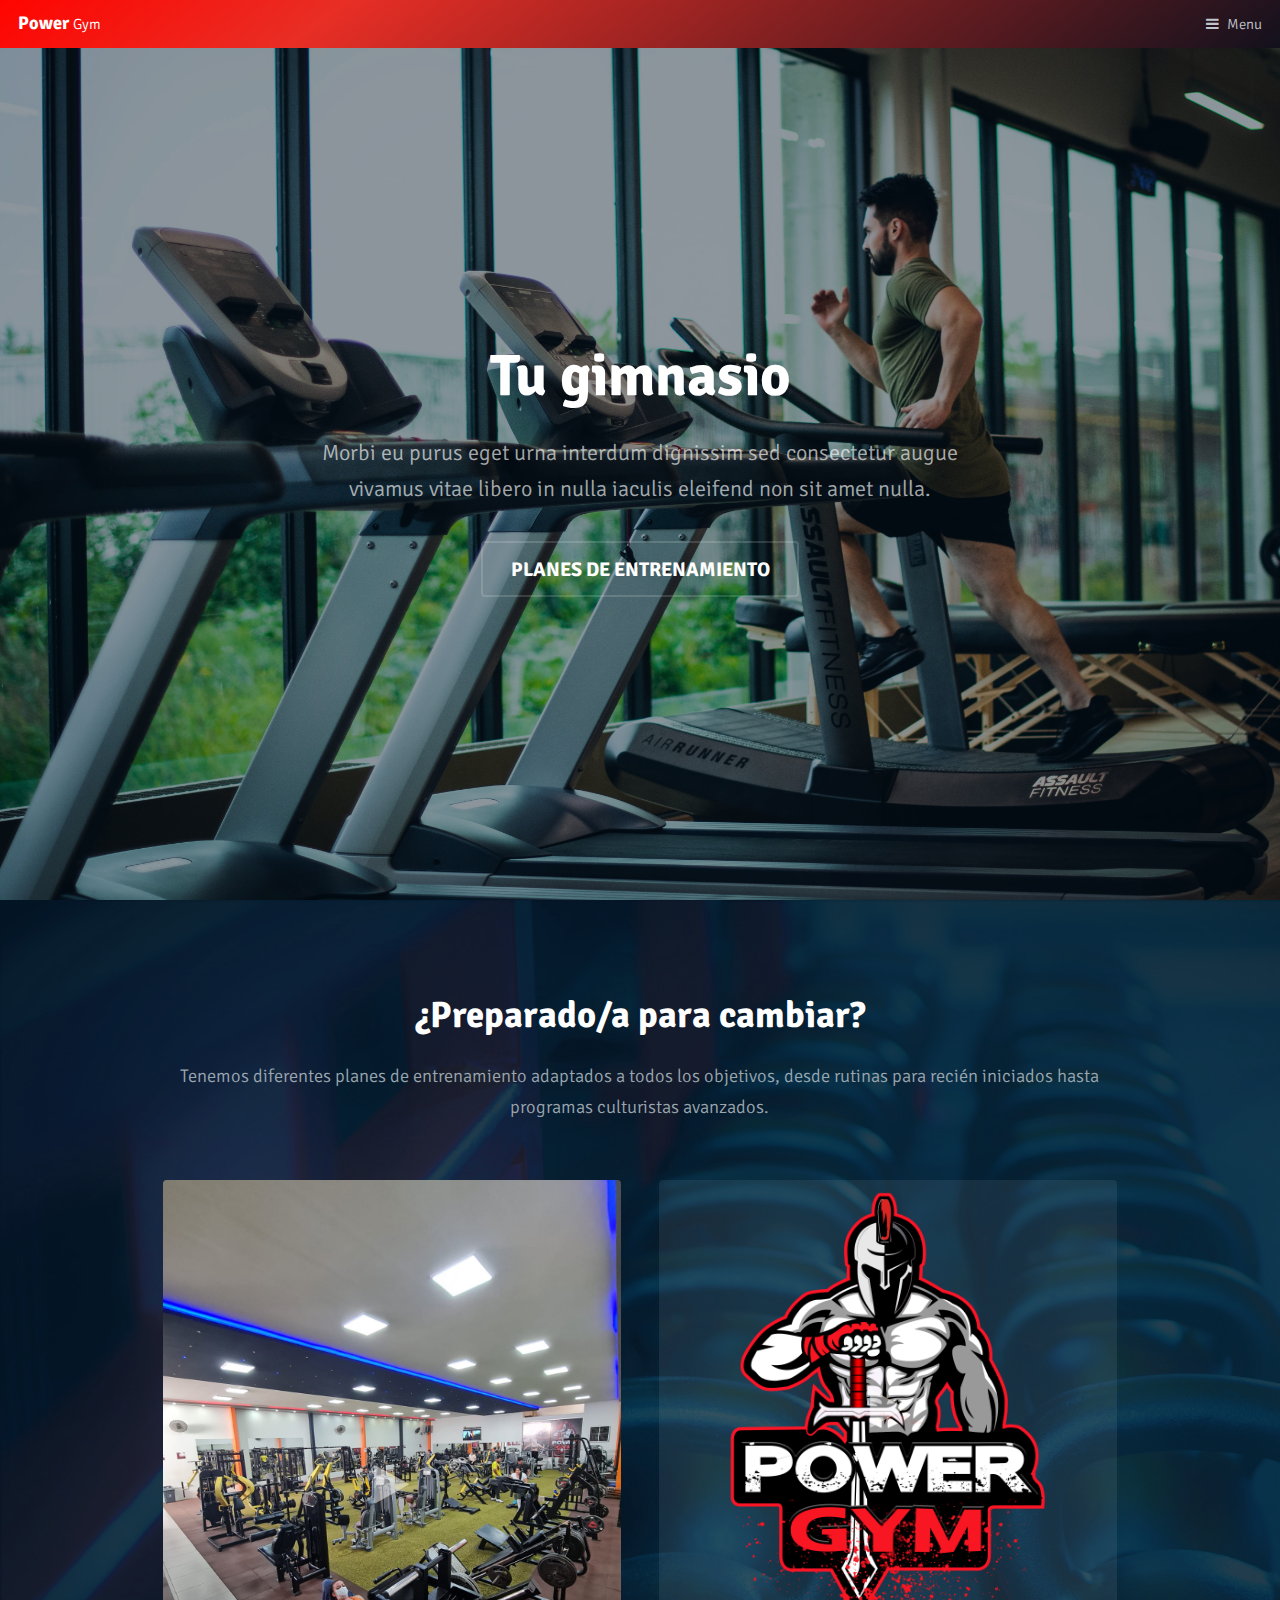
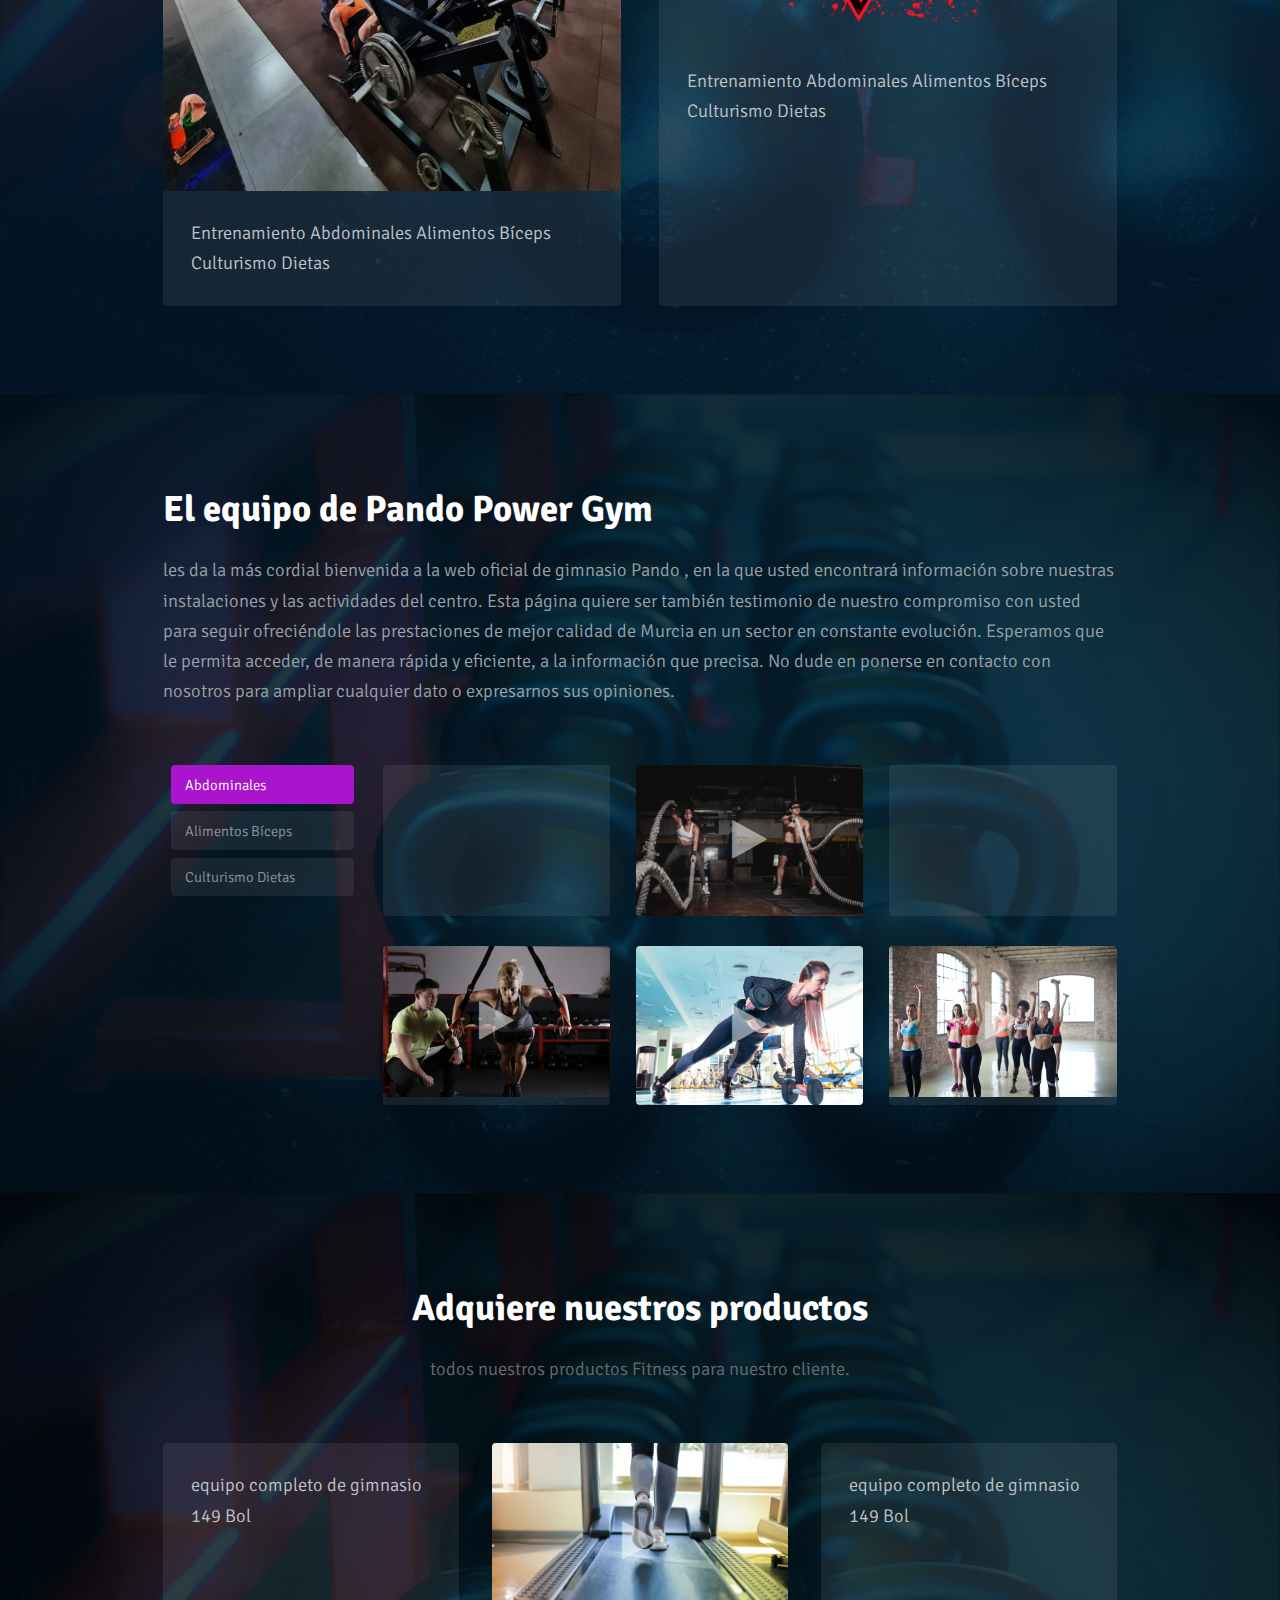
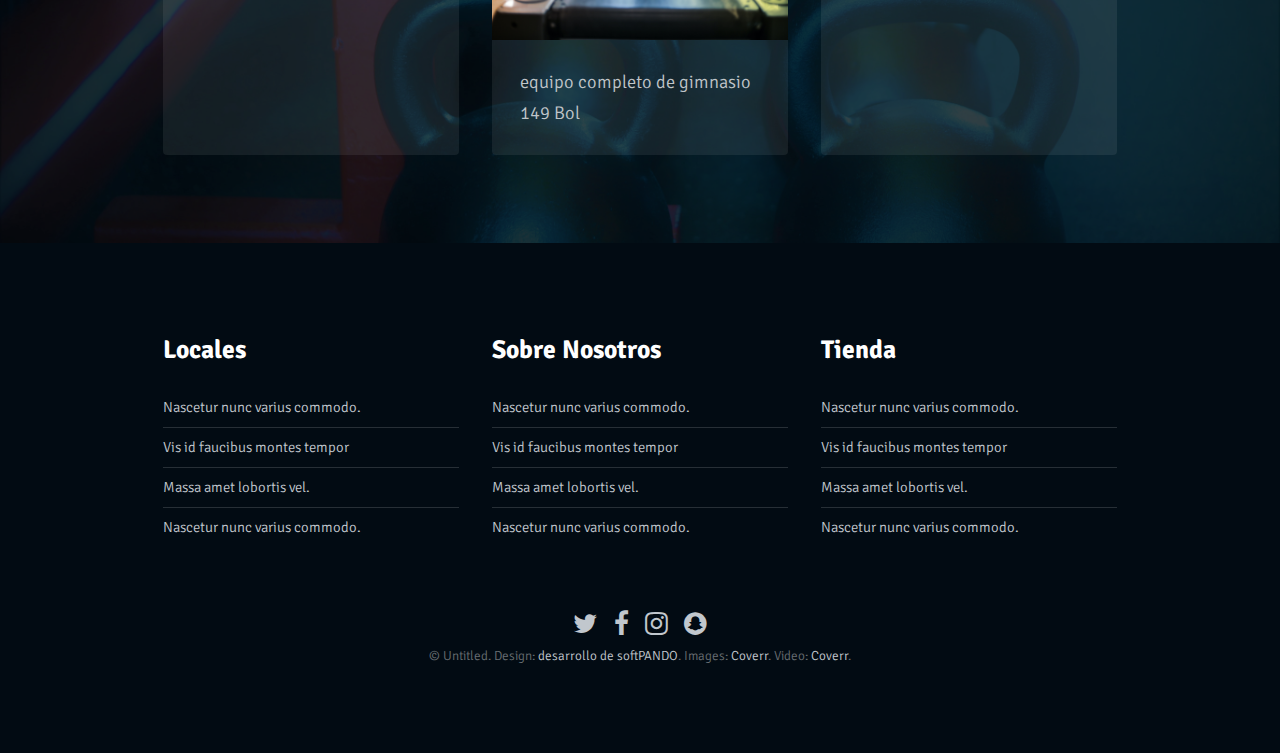
==== index.html @ cb59d9f8 "Add files via upload" ====
<!DOCTYPE HTML>
<!--
	Jimmy Danny Aruni Vargas
	jimmydannyaruni@gmail.com
	uap 2021 sistemas
	septiembre 11/ trabajo para gimnacio
-->
<html>
	<head>
		<title>Power Gym Pando</title>
		<meta charset="utf-8" />
		<meta name="viewport" content="width=device-width, initial-scale=1" />
		<link rel="stylesheet" href="assets/css/main.css" />
	</head>
	<body>

		<!-- Header -->
			<header id="header">
				<h1><a href="#">Power <span>Gym </span></a></h1>
				<a href="#menu">Menu</a>
			</header>

		<!-- Nav -->
			<nav id="menu">
				<ul class="links">
					<!-- <li><a href="index.html">Home</a></li>
					<li><a href="generic.html">Productos</a></li>
					<li><a href="elements.html">Horario</a></li> -->
					<li><a href="#">Inicio</a></li>
					<li><a href="#">Productos</a></li>
					<li><a href="#">Planes de Entrenamiento</a></li>
					<li><a href="#">Horarios</a></li>
					<li><a href="#">Entrenadores</a></li>
					<li><a href="#">Videos</a></li>
					<li><a href="#">Noticias</a></li>

				</ul>
			</nav>

			<!-- Banner -->
			<!--
				a considerarse pode agrupar videos do fitnes o video da youtube
			-->
				<section id="banner" data-video="images/banner">
					<div class="inner">
						<header>
							<h1>Tu gimnasio</h1>
							<p>Morbi eu purus eget urna interdum dignissim sed consectetur augue<br />
							vivamus vitae libero in nulla iaculis eleifend non sit amet nulla.</p>
						</header>
						<a href="#main" class="button big alt scrolly">PLANES DE ENTRENAMIENTO</a>
					</div>

				</section>

		<!-- Main -->
			<div id="main">

			<!-- One -->
				<section class="wrapper style1">
					<div class="inner">
						<header class="align-center">
							<h2>¿Preparado/a para cambiar?</h2>
							<p>Tenemos diferentes planes de entrenamiento adaptados a todos los objetivos, desde rutinas para recién iniciados hasta programas culturistas avanzados.</p>
						</header>
						<!-- 2 Column Video Section -->
							<div class="flex flex-2">
								<div class="video col">
									<div class="image fit">
										<img src="images/IMG-20220106-WA0050.jpg" alt="" />
										<div class="arrow">
											<div class="icon fa-play"></div>
										</div>
									</div>
									<p class="caption">
										Entrenamiento Abdominales Alimentos Bíceps Culturismo Dietas
									</p>
									<a href="#" class="link"><span>Click Me</span></a>
								</div>
								<div class="video col">
									<div class="image fit">
										<img src="images/LOGO-POWER-GYM---1.png" alt="" />
										<div class="arrow">
											<div class="icon fa-play"></div>
										</div>
									</div>
									<p class="caption">
										Entrenamiento Abdominales Alimentos Bíceps Culturismo Dietas
									</p>
									<a href="#" class="link"><span>Click aqui</span></a>
								</div>
							</div>
					</div>
				</section>

			<!-- Two -->
				<section class="wrapper style2">
					<div class="inner">
						<header>
							<h2>El equipo de Pando Power Gym</h2>
							<p>les da la más cordial bienvenida a la web oficial de gimnasio Pando , en la que usted encontrará información sobre nuestras instalaciones y las actividades del centro.

								Esta página quiere ser también testimonio de nuestro compromiso con usted para seguir ofreciéndole las prestaciones de mejor calidad de Murcia en un sector en constante evolución.
								
								Esperamos que le permita acceder, de manera rápida y eficiente, a la información que precisa. No dude en ponerse en contacto con nosotros para ampliar cualquier dato o expresarnos sus opiniones.</p>
						</header>
						<!-- Tabbed Video Section -->
							<div class="flex flex-tabs">
								<ul class="tab-list">
									<li><a href="#" data-tab="tab-1" class="active">Abdominales </a></li>
									<li><a href="#" data-tab="tab-2">Alimentos Bíceps </a></li>
									<li><a href="#" data-tab="tab-3">Culturismo Dietas</a></li>
								</ul>
								<div class="tabs">

									<!-- Tab 1 -->
										<div class="tab tab-1 flex flex-3 active">
											<!-- Video Thumbnail -->
												<div class="video col">
													<div class="image fit">
														<img src="images/pic01.jpg" alt="" />
														<div class="arrow">
															<div class="icon fa-play"></div>
														</div>
													</div>
													<a href="#" class="link"><span>Click aqui</span></a>
												</div>
											<!-- Video Thumbnail -->
												<div class="video col">
													<div class="image fit">
														<img src="images/pic02.jpg" alt="" />
														<div class="arrow">
															<div class="icon fa-play"></div>
														</div>
													</div>
													<a href="#" class="link"><span>Click aqui</span></a>
												</div>
											<!-- Video Thumbnail -->
												<div class="video col">
													<div class="image fit">
														<img src="images/pic03.jpg" alt="" />
														<div class="arrow">
															<div class="icon fa-play"></div>
														</div>
													</div>
													<a href="" class="link"><span>Click Me</span></a>
												</div>
											<!-- Video Thumbnail -->
												<div class="video col">
													<div class="image fit">
														<img src="images/pic04.jpg" alt="" />
														<div class="arrow">
															<div class="icon fa-play"></div>
														</div>
													</div>
													<a href="" class="link"><span>Click Me</span></a>
												</div>
											<!-- Video Thumbnail -->
												<div class="video col">
													<div class="image fit">
														<img src="images/pic05.jpg" alt="" />
														<div class="arrow">
															<div class="icon fa-play"></div>
														</div>
													</div>
													<a href="#" class="link"><span>Click Me</span></a>
												</div>
											<!-- Video Thumbnail -->
												<div class="video col">
													<div class="image fit">
														<img src="images/pic06.jpg" alt="" />
														<div class="arrow">
															<div class="icon fa-play"></div>
														</div>
													</div>
													<a href="" class="link"><span>Click Me</span></a>
												</div>
										</div>

									<!-- Tab 2 -->
										<div class="tab tab-2 flex flex-3">
											<!-- Video Thumbnail -->
												<div class="video col">
													<div class="image fit">
														<img src="images/pic06.jpg" alt="" />
														<div class="arrow">
															<div class="icon fa-play"></div>
														</div>
													</div>
													<a href="#" class="link"><span>Click Me</span></a>
												</div>
											<!-- Video Thumbnail -->
												<div class="video col">
													<div class="image fit">
														<img src="images/pic05.jpg" alt="" />
														<div class="arrow">
															<div class="icon fa-play"></div>
														</div>
													</div>
													<a href="#" class="link"><span>Click Me</span></a>
												</div>
											<!-- Video Thumbnail -->
												<div class="video col">
													<div class="image fit">
														<img src="images/pic04.jpg" alt="" />
														<div class="arrow">
															<div class="icon fa-play"></div>
														</div>
													</div>
													<a href="#" class="link"><span>Click Me</span></a>
												</div>
											<!-- Video Thumbnail -->
												<div class="video col">
													<div class="image fit">
														<img src="images/pic03.jpg" alt="" />
														<div class="arrow">
															<div class="icon fa-play"></div>
														</div>
													</div>
													<a href="#" class="link"><span>Click Me</span></a>
												</div>
											<!-- Video Thumbnail -->
												<div class="video col">
													<div class="image fit">
														<img src="images/pic02.jpg" alt="" />
														<div class="arrow">
															<div class="icon fa-play"></div>
														</div>
													</div>
													<a href="#" class="link"><span>Click Me</span></a>
												</div>
											<!-- Video Thumbnail -->
												<div class="video col">
													<div class="image fit">
														<img src="images/pic01.jpg" alt="" />
														<div class="arrow">
															<div class="icon fa-play"></div>
														</div>
													</div>
													<a href="#" class="link"><span>Click Me</span></a>
												</div>
										</div>

									<!-- Tab 3 -->
										<div class="tab tab-3 flex flex-3">
											<!-- Video Thumbnail -->
												<div class="video col">
													<div class="image fit">
														<img src="images/pic03.jpg" alt="" />
														<div class="arrow">
															<div class="icon fa-play"></div>
														</div>
													</div>
													<a href="#" class="link"><span>Click Me</span></a>
												</div>
											<!-- Video Thumbnail -->
												<div class="video col">
													<div class="image fit">
														<img src="images/pic02.jpg" alt="" />
														<div class="arrow">
															<div class="icon fa-play"></div>
														</div>
													</div>
													<a href="#" class="link"><span>Click Me</span></a>
												</div>
											<!-- Video Thumbnail -->
												<div class="video col">
													<div class="image fit">
														<img src="images/pic01.jpg" alt="" />
														<div class="arrow">
															<div class="icon fa-play"></div>
														</div>
													</div>
													<a href="#" class="link"><span>Click Me</span></a>
												</div>
											<!-- Video Thumbnail -->
												<div class="video col">
													<div class="image fit">
														<img src="images/pic06.jpg" alt="" />
														<div class="arrow">
															<div class="icon fa-play"></div>
														</div>
													</div>
													<a href="#" class="link"><span>Click Me</span></a>
												</div>
											<!-- Video Thumbnail -->
												<div class="video col">
													<div class="image fit">
														<img src="images/pic05.jpg" alt="" />
														<div class="arrow">
															<div class="icon fa-play"></div>
														</div>
													</div>
													<a href="#" class="link"><span>Click Me</span></a>
												</div>
											<!-- Video Thumbnail -->
												<div class="video col">
													<div class="image fit">
														<img src="images/pic04.jpg" alt="" />
														<div class="arrow">
															<div class="icon fa-play"></div>
														</div>
													</div>
													<a href="#" class="link"><span>Click Me</span></a>
												</div>
										</div>

								</div>
							</div>
					</div>
				</section>

			<!-- Three -->
				<section class="wrapper ">
					<div class="inner">
						<header class="align-center">
							<h2>Adquiere nuestros productos</h2>
							<p>todos nuestros productos Fitness para nuestro cliente.</p>
						</header>

						<!-- 3 Column Video Section -->
							<div class="flex flex-3">
								<div class="video col">
									<div class="image fit">
										<img src="images/pic09.jpg" alt="" />
										<div class="arrow">
											<div class="icon fa-play"></div>
										</div>
									</div>
									<p class="caption">
										equipo completo de gimnasio <br>
										149 Bol
									</p>
									<a href="#" class="link"><span>Click Me</span></a>
								</div>
								<div class="video col">
									<div class="image fit">
										<img src="images/pic10.jpg" alt="" />
										<div class="arrow">
											<div class="icon fa-play"></div>
										</div>
									</div>
									<p class="caption">
										equipo completo de gimnasio <br>
										149 Bol
									</p>
									<a href="#" class="link"><span>Click Me</span></a>
								</div>
								<div class="video col">
									<div class="image fit">
										<img src="images/pic11.jpg" alt="" />
										<div class="arrow">
											<div class="icon fa-play"></div>
										</div>
									</div>
									<p class="caption">
										equipo completo de gimnasio <br>
										149 Bol
									</p>
									<a href="#" class="link"><span>Click Me</span></a>
								</div>
							</div>
					</div>
				</section>

			</div>

		<!-- Footer -->
			<footer id="footer">
				<div class="inner">
					<div class="flex flex-3">
						<div class="col">
							<h3>Locales</h3>
							<ul class="alt">
								<li><a href="#">Nascetur nunc varius commodo.</a></li>
								<li><a href="#">Vis id faucibus montes tempor</a></li>
								<li><a href="#">Massa amet lobortis vel.</a></li>
								<li><a href="#">Nascetur nunc varius commodo.</a></li>
							</ul>
						</div>
						<div class="col">
							<h3>Sobre Nosotros</h3>
							<ul class="alt">
								<li><a href="#">Nascetur nunc varius commodo.</a></li>
								<li><a href="#">Vis id faucibus montes tempor</a></li>
								<li><a href="#">Massa amet lobortis vel.</a></li>
								<li><a href="#">Nascetur nunc varius commodo.</a></li>
							</ul>
						</div>
						<div class="col">
							<h3>Tienda</h3>
							<ul class="alt">
								<li><a href="#">Nascetur nunc varius commodo.</a></li>
								<li><a href="#">Vis id faucibus montes tempor</a></li>
								<li><a href="#">Massa amet lobortis vel.</a></li>
								<li><a href="#">Nascetur nunc varius commodo.</a></li>
							</ul>
						</div>
					</div>
				</div>
				<div class="copyright">
					<ul class="icons">
						<li><a href="#" class="icon fa-twitter"><span class="label">Twitter</span></a></li>
						<li><a href="#" class="icon fa-facebook"><span class="label">Facebook</span></a></li>
						<li><a href="#" class="icon fa-instagram"><span class="label">Instagram</span></a></li>
						<li><a href="#" class="icon fa-snapchat"><span class="label">Snapchat</span></a></li>
					</ul>
					&copy; Untitled. Design: <a href="https://templated.co">desarrollo de softPANDO</a>. Images: <a href="#">Coverr</a>. Video: <a href="#">Coverr</a>.
				</div>
			</footer>

		<!-- Scripts -->
			<script src="assets/js/jquery.min.js"></script>
			<script src="assets/js/jquery.scrolly.min.js"></script>
			<script src="assets/js/skel.min.js"></script>
			<script src="assets/js/util.js"></script>
			<script src="assets/js/main.js"></script>

	</body>
</html>
---- assets/css/main.css ----
@charset "UTF-8";
@import url(font-awesome.min.css);
@import url("https://fonts.googleapis.com/css?family=Signika:300,700");

/*
	Broadcast by TEMPLATED
	templated.co @templatedco
	Released for free under the Creative Commons Attribution 3.0 license (templated.co/license)
*/

/* Reset */

	html, body, div, span, applet, object, iframe, h1, h2, h3, h4, h5, h6, p, blockquote, pre, a, abbr, acronym, address, big, cite, code, del, dfn, em, img, ins, kbd, q, s, samp, small, strike, strong, sub, sup, tt, var, b, u, i, center, dl, dt, dd, ol, ul, li, fieldset, form, label, legend, table, caption, tbody, tfoot, thead, tr, th, td, article, aside, canvas, details, embed, figure, figcaption, footer, header, hgroup, menu, nav, output, ruby, section, summary, time, mark, audio, video {
		margin: 0;
		padding: 0;
		border: 0;
		font-size: 100%;
		font: inherit;
		vertical-align: baseline;
	}

	article, aside, details, figcaption, figure, footer, header, hgroup, menu, nav, section {
		display: block;
	}

	body {
		line-height: 1;
	}

	ol, ul {
		list-style: none;
	}

	blockquote, q {
		quotes: none;
	}

	blockquote:before, blockquote:after, q:before, q:after {
		content: '';
		content: none;
	}

	table {
		border-collapse: collapse;
		border-spacing: 0;
	}

	body {
		-webkit-text-size-adjust: none;
	}

/* Box Model */

	*, *:before, *:after {
		-moz-box-sizing: border-box;
		-webkit-box-sizing: border-box;
		box-sizing: border-box;
	}

/* Containers */

	.container {
		margin-left: auto;
		margin-right: auto;
	}

	.container.\31 25\25 {
		width: 100%;
		max-width: 100em;
		min-width: 80em;
	}

	.container.\37 5\25 {
		width: 60em;
	}

	.container.\35 0\25 {
		width: 40em;
	}

	.container.\32 5\25 {
		width: 20em;
	}

	.container {
		width: 80em;
	}

	@media screen and (max-width: 1680px) {

		.container.\31 25\25 {
			width: 100%;
			max-width: 100em;
			min-width: 80em;
		}

		.container.\37 5\25 {
			width: 60em;
		}

		.container.\35 0\25 {
			width: 40em;
		}

		.container.\32 5\25 {
			width: 20em;
		}

		.container {
			width: 80em;
		}

	}

	@media screen and (max-width: 1280px) {

		.container.\31 25\25 {
			width: 100%;
			max-width: 81.25em;
			min-width: 65em;
		}

		.container.\37 5\25 {
			width: 48.75em;
		}

		.container.\35 0\25 {
			width: 32.5em;
		}

		.container.\32 5\25 {
			width: 16.25em;
		}

		.container {
			width: 65em;
		}

	}

	@media screen and (max-width: 980px) {

		.container.\31 25\25 {
			width: 100%;
			max-width: 112.5%;
			min-width: 90%;
		}

		.container.\37 5\25 {
			width: 67.5%;
		}

		.container.\35 0\25 {
			width: 45%;
		}

		.container.\32 5\25 {
			width: 22.5%;
		}

		.container {
			width: 90%;
		}

	}

	@media screen and (max-width: 736px) {

		.container.\31 25\25 {
			width: 100%;
			max-width: 112.5%;
			min-width: 90%;
		}

		.container.\37 5\25 {
			width: 67.5%;
		}

		.container.\35 0\25 {
			width: 45%;
		}

		.container.\32 5\25 {
			width: 22.5%;
		}

		.container {
			width: 90% !important;
		}

	}

	@media screen and (max-width: 480px) {

		.container.\31 25\25 {
			width: 100%;
			max-width: 112.5%;
			min-width: 90%;
		}

		.container.\37 5\25 {
			width: 67.5%;
		}

		.container.\35 0\25 {
			width: 45%;
		}

		.container.\32 5\25 {
			width: 22.5%;
		}

		.container {
			width: 90% !important;
		}

	}

/* Grid */

	.row {
		border-bottom: solid 1px transparent;
		-moz-box-sizing: border-box;
		-webkit-box-sizing: border-box;
		box-sizing: border-box;
	}

	.row > * {
		float: left;
		-moz-box-sizing: border-box;
		-webkit-box-sizing: border-box;
		box-sizing: border-box;
	}

	.row:after, .row:before {
		content: '';
		display: block;
		clear: both;
		height: 0;
	}

	.row.uniform > * > :first-child {
		margin-top: 0;
	}

	.row.uniform > * > :last-child {
		margin-bottom: 0;
	}

	.row.\30 \25 > * {
		padding: 0 0 0 0em;
	}

	.row.\30 \25 {
		margin: 0 0 -1px 0em;
	}

	.row.uniform.\30 \25 > * {
		padding: 0em 0 0 0em;
	}

	.row.uniform.\30 \25 {
		margin: 0em 0 -1px 0em;
	}

	.row > * {
		padding: 0 0 0 2em;
	}

	.row {
		margin: 0 0 -1px -2em;
	}

	.row.uniform > * {
		padding: 2em 0 0 2em;
	}

	.row.uniform {
		margin: -2em 0 -1px -2em;
	}

	.row.\32 00\25 > * {
		padding: 0 0 0 4em;
	}

	.row.\32 00\25 {
		margin: 0 0 -1px -4em;
	}

	.row.uniform.\32 00\25 > * {
		padding: 4em 0 0 4em;
	}

	.row.uniform.\32 00\25 {
		margin: -4em 0 -1px -4em;
	}

	.row.\31 50\25 > * {
		padding: 0 0 0 3em;
	}

	.row.\31 50\25 {
		margin: 0 0 -1px -3em;
	}

	.row.uniform.\31 50\25 > * {
		padding: 3em 0 0 3em;
	}

	.row.uniform.\31 50\25 {
		margin: -3em 0 -1px -3em;
	}

	.row.\35 0\25 > * {
		padding: 0 0 0 1em;
	}

	.row.\35 0\25 {
		margin: 0 0 -1px -1em;
	}

	.row.uniform.\35 0\25 > * {
		padding: 1em 0 0 1em;
	}

	.row.uniform.\35 0\25 {
		margin: -1em 0 -1px -1em;
	}

	.row.\32 5\25 > * {
		padding: 0 0 0 0.5em;
	}

	.row.\32 5\25 {
		margin: 0 0 -1px -0.5em;
	}

	.row.uniform.\32 5\25 > * {
		padding: 0.5em 0 0 0.5em;
	}

	.row.uniform.\32 5\25 {
		margin: -0.5em 0 -1px -0.5em;
	}

	.\31 2u, .\31 2u\24 {
		width: 100%;
		clear: none;
		margin-left: 0;
	}

	.\31 1u, .\31 1u\24 {
		width: 91.6666666667%;
		clear: none;
		margin-left: 0;
	}

	.\31 0u, .\31 0u\24 {
		width: 83.3333333333%;
		clear: none;
		margin-left: 0;
	}

	.\39 u, .\39 u\24 {
		width: 75%;
		clear: none;
		margin-left: 0;
	}

	.\38 u, .\38 u\24 {
		width: 66.6666666667%;
		clear: none;
		margin-left: 0;
	}

	.\37 u, .\37 u\24 {
		width: 58.3333333333%;
		clear: none;
		margin-left: 0;
	}

	.\36 u, .\36 u\24 {
		width: 50%;
		clear: none;
		margin-left: 0;
	}

	.\35 u, .\35 u\24 {
		width: 41.6666666667%;
		clear: none;
		margin-left: 0;
	}

	.\34 u, .\34 u\24 {
		width: 33.3333333333%;
		clear: none;
		margin-left: 0;
	}

	.\33 u, .\33 u\24 {
		width: 25%;
		clear: none;
		margin-left: 0;
	}

	.\32 u, .\32 u\24 {
		width: 16.6666666667%;
		clear: none;
		margin-left: 0;
	}

	.\31 u, .\31 u\24 {
		width: 8.3333333333%;
		clear: none;
		margin-left: 0;
	}

	.\31 2u\24 + *,
	.\31 1u\24 + *,
	.\31 0u\24 + *,
	.\39 u\24 + *,
	.\38 u\24 + *,
	.\37 u\24 + *,
	.\36 u\24 + *,
	.\35 u\24 + *,
	.\34 u\24 + *,
	.\33 u\24 + *,
	.\32 u\24 + *,
	.\31 u\24 + * {
		clear: left;
	}

	.\-11u {
		margin-left: 91.66667%;
	}

	.\-10u {
		margin-left: 83.33333%;
	}

	.\-9u {
		margin-left: 75%;
	}

	.\-8u {
		margin-left: 66.66667%;
	}

	.\-7u {
		margin-left: 58.33333%;
	}

	.\-6u {
		margin-left: 50%;
	}

	.\-5u {
		margin-left: 41.66667%;
	}

	.\-4u {
		margin-left: 33.33333%;
	}

	.\-3u {
		margin-left: 25%;
	}

	.\-2u {
		margin-left: 16.66667%;
	}

	.\-1u {
		margin-left: 8.33333%;
	}

	@media screen and (max-width: 1680px) {

		.row > * {
			padding: 0 0 0 2em;
		}

		.row {
			margin: 0 0 -1px -2em;
		}

		.row.uniform > * {
			padding: 2em 0 0 2em;
		}

		.row.uniform {
			margin: -2em 0 -1px -2em;
		}

		.row.\32 00\25 > * {
			padding: 0 0 0 4em;
		}

		.row.\32 00\25 {
			margin: 0 0 -1px -4em;
		}

		.row.uniform.\32 00\25 > * {
			padding: 4em 0 0 4em;
		}

		.row.uniform.\32 00\25 {
			margin: -4em 0 -1px -4em;
		}

		.row.\31 50\25 > * {
			padding: 0 0 0 3em;
		}

		.row.\31 50\25 {
			margin: 0 0 -1px -3em;
		}

		.row.uniform.\31 50\25 > * {
			padding: 3em 0 0 3em;
		}

		.row.uniform.\31 50\25 {
			margin: -3em 0 -1px -3em;
		}

		.row.\35 0\25 > * {
			padding: 0 0 0 1em;
		}

		.row.\35 0\25 {
			margin: 0 0 -1px -1em;
		}

		.row.uniform.\35 0\25 > * {
			padding: 1em 0 0 1em;
		}

		.row.uniform.\35 0\25 {
			margin: -1em 0 -1px -1em;
		}

		.row.\32 5\25 > * {
			padding: 0 0 0 0.5em;
		}

		.row.\32 5\25 {
			margin: 0 0 -1px -0.5em;
		}

		.row.uniform.\32 5\25 > * {
			padding: 0.5em 0 0 0.5em;
		}

		.row.uniform.\32 5\25 {
			margin: -0.5em 0 -1px -0.5em;
		}

		.\31 2u\28xlarge\29, .\31 2u\24\28xlarge\29 {
			width: 100%;
			clear: none;
			margin-left: 0;
		}

		.\31 1u\28xlarge\29, .\31 1u\24\28xlarge\29 {
			width: 91.6666666667%;
			clear: none;
			margin-left: 0;
		}

		.\31 0u\28xlarge\29, .\31 0u\24\28xlarge\29 {
			width: 83.3333333333%;
			clear: none;
			margin-left: 0;
		}

		.\39 u\28xlarge\29, .\39 u\24\28xlarge\29 {
			width: 75%;
			clear: none;
			margin-left: 0;
		}

		.\38 u\28xlarge\29, .\38 u\24\28xlarge\29 {
			width: 66.6666666667%;
			clear: none;
			margin-left: 0;
		}

		.\37 u\28xlarge\29, .\37 u\24\28xlarge\29 {
			width: 58.3333333333%;
			clear: none;
			margin-left: 0;
		}

		.\36 u\28xlarge\29, .\36 u\24\28xlarge\29 {
			width: 50%;
			clear: none;
			margin-left: 0;
		}

		.\35 u\28xlarge\29, .\35 u\24\28xlarge\29 {
			width: 41.6666666667%;
			clear: none;
			margin-left: 0;
		}

		.\34 u\28xlarge\29, .\34 u\24\28xlarge\29 {
			width: 33.3333333333%;
			clear: none;
			margin-left: 0;
		}

		.\33 u\28xlarge\29, .\33 u\24\28xlarge\29 {
			width: 25%;
			clear: none;
			margin-left: 0;
		}

		.\32 u\28xlarge\29, .\32 u\24\28xlarge\29 {
			width: 16.6666666667%;
			clear: none;
			margin-left: 0;
		}

		.\31 u\28xlarge\29, .\31 u\24\28xlarge\29 {
			width: 8.3333333333%;
			clear: none;
			margin-left: 0;
		}

		.\31 2u\24\28xlarge\29 + *,
		.\31 1u\24\28xlarge\29 + *,
		.\31 0u\24\28xlarge\29 + *,
		.\39 u\24\28xlarge\29 + *,
		.\38 u\24\28xlarge\29 + *,
		.\37 u\24\28xlarge\29 + *,
		.\36 u\24\28xlarge\29 + *,
		.\35 u\24\28xlarge\29 + *,
		.\34 u\24\28xlarge\29 + *,
		.\33 u\24\28xlarge\29 + *,
		.\32 u\24\28xlarge\29 + *,
		.\31 u\24\28xlarge\29 + * {
			clear: left;
		}

		.\-11u\28xlarge\29 {
			margin-left: 91.66667%;
		}

		.\-10u\28xlarge\29 {
			margin-left: 83.33333%;
		}

		.\-9u\28xlarge\29 {
			margin-left: 75%;
		}

		.\-8u\28xlarge\29 {
			margin-left: 66.66667%;
		}

		.\-7u\28xlarge\29 {
			margin-left: 58.33333%;
		}

		.\-6u\28xlarge\29 {
			margin-left: 50%;
		}

		.\-5u\28xlarge\29 {
			margin-left: 41.66667%;
		}

		.\-4u\28xlarge\29 {
			margin-left: 33.33333%;
		}

		.\-3u\28xlarge\29 {
			margin-left: 25%;
		}

		.\-2u\28xlarge\29 {
			margin-left: 16.66667%;
		}

		.\-1u\28xlarge\29 {
			margin-left: 8.33333%;
		}

	}

	@media screen and (max-width: 1280px) {

		.row > * {
			padding: 0 0 0 1.5em;
		}

		.row {
			margin: 0 0 -1px -1.5em;
		}

		.row.uniform > * {
			padding: 1.5em 0 0 1.5em;
		}

		.row.uniform {
			margin: -1.5em 0 -1px -1.5em;
		}

		.row.\32 00\25 > * {
			padding: 0 0 0 3em;
		}

		.row.\32 00\25 {
			margin: 0 0 -1px -3em;
		}

		.row.uniform.\32 00\25 > * {
			padding: 3em 0 0 3em;
		}

		.row.uniform.\32 00\25 {
			margin: -3em 0 -1px -3em;
		}

		.row.\31 50\25 > * {
			padding: 0 0 0 2.25em;
		}

		.row.\31 50\25 {
			margin: 0 0 -1px -2.25em;
		}

		.row.uniform.\31 50\25 > * {
			padding: 2.25em 0 0 2.25em;
		}

		.row.uniform.\31 50\25 {
			margin: -2.25em 0 -1px -2.25em;
		}

		.row.\35 0\25 > * {
			padding: 0 0 0 0.75em;
		}

		.row.\35 0\25 {
			margin: 0 0 -1px -0.75em;
		}

		.row.uniform.\35 0\25 > * {
			padding: 0.75em 0 0 0.75em;
		}

		.row.uniform.\35 0\25 {
			margin: -0.75em 0 -1px -0.75em;
		}

		.row.\32 5\25 > * {
			padding: 0 0 0 0.375em;
		}

		.row.\32 5\25 {
			margin: 0 0 -1px -0.375em;
		}

		.row.uniform.\32 5\25 > * {
			padding: 0.375em 0 0 0.375em;
		}

		.row.uniform.\32 5\25 {
			margin: -0.375em 0 -1px -0.375em;
		}

		.\31 2u\28large\29, .\31 2u\24\28large\29 {
			width: 100%;
			clear: none;
			margin-left: 0;
		}

		.\31 1u\28large\29, .\31 1u\24\28large\29 {
			width: 91.6666666667%;
			clear: none;
			margin-left: 0;
		}

		.\31 0u\28large\29, .\31 0u\24\28large\29 {
			width: 83.3333333333%;
			clear: none;
			margin-left: 0;
		}

		.\39 u\28large\29, .\39 u\24\28large\29 {
			width: 75%;
			clear: none;
			margin-left: 0;
		}

		.\38 u\28large\29, .\38 u\24\28large\29 {
			width: 66.6666666667%;
			clear: none;
			margin-left: 0;
		}

		.\37 u\28large\29, .\37 u\24\28large\29 {
			width: 58.3333333333%;
			clear: none;
			margin-left: 0;
		}

		.\36 u\28large\29, .\36 u\24\28large\29 {
			width: 50%;
			clear: none;
			margin-left: 0;
		}

		.\35 u\28large\29, .\35 u\24\28large\29 {
			width: 41.6666666667%;
			clear: none;
			margin-left: 0;
		}

		.\34 u\28large\29, .\34 u\24\28large\29 {
			width: 33.3333333333%;
			clear: none;
			margin-left: 0;
		}

		.\33 u\28large\29, .\33 u\24\28large\29 {
			width: 25%;
			clear: none;
			margin-left: 0;
		}

		.\32 u\28large\29, .\32 u\24\28large\29 {
			width: 16.6666666667%;
			clear: none;
			margin-left: 0;
		}

		.\31 u\28large\29, .\31 u\24\28large\29 {
			width: 8.3333333333%;
			clear: none;
			margin-left: 0;
		}

		.\31 2u\24\28large\29 + *,
		.\31 1u\24\28large\29 + *,
		.\31 0u\24\28large\29 + *,
		.\39 u\24\28large\29 + *,
		.\38 u\24\28large\29 + *,
		.\37 u\24\28large\29 + *,
		.\36 u\24\28large\29 + *,
		.\35 u\24\28large\29 + *,
		.\34 u\24\28large\29 + *,
		.\33 u\24\28large\29 + *,
		.\32 u\24\28large\29 + *,
		.\31 u\24\28large\29 + * {
			clear: left;
		}

		.\-11u\28large\29 {
			margin-left: 91.66667%;
		}

		.\-10u\28large\29 {
			margin-left: 83.33333%;
		}

		.\-9u\28large\29 {
			margin-left: 75%;
		}

		.\-8u\28large\29 {
			margin-left: 66.66667%;
		}

		.\-7u\28large\29 {
			margin-left: 58.33333%;
		}

		.\-6u\28large\29 {
			margin-left: 50%;
		}

		.\-5u\28large\29 {
			margin-left: 41.66667%;
		}

		.\-4u\28large\29 {
			margin-left: 33.33333%;
		}

		.\-3u\28large\29 {
			margin-left: 25%;
		}

		.\-2u\28large\29 {
			margin-left: 16.66667%;
		}

		.\-1u\28large\29 {
			margin-left: 8.33333%;
		}

	}

	@media screen and (max-width: 980px) {

		.row > * {
			padding: 0 0 0 1.5em;
		}

		.row {
			margin: 0 0 -1px -1.5em;
		}

		.row.uniform > * {
			padding: 1.5em 0 0 1.5em;
		}

		.row.uniform {
			margin: -1.5em 0 -1px -1.5em;
		}

		.row.\32 00\25 > * {
			padding: 0 0 0 3em;
		}

		.row.\32 00\25 {
			margin: 0 0 -1px -3em;
		}

		.row.uniform.\32 00\25 > * {
			padding: 3em 0 0 3em;
		}

		.row.uniform.\32 00\25 {
			margin: -3em 0 -1px -3em;
		}

		.row.\31 50\25 > * {
			padding: 0 0 0 2.25em;
		}

		.row.\31 50\25 {
			margin: 0 0 -1px -2.25em;
		}

		.row.uniform.\31 50\25 > * {
			padding: 2.25em 0 0 2.25em;
		}

		.row.uniform.\31 50\25 {
			margin: -2.25em 0 -1px -2.25em;
		}

		.row.\35 0\25 > * {
			padding: 0 0 0 0.75em;
		}

		.row.\35 0\25 {
			margin: 0 0 -1px -0.75em;
		}

		.row.uniform.\35 0\25 > * {
			padding: 0.75em 0 0 0.75em;
		}

		.row.uniform.\35 0\25 {
			margin: -0.75em 0 -1px -0.75em;
		}

		.row.\32 5\25 > * {
			padding: 0 0 0 0.375em;
		}

		.row.\32 5\25 {
			margin: 0 0 -1px -0.375em;
		}

		.row.uniform.\32 5\25 > * {
			padding: 0.375em 0 0 0.375em;
		}

		.row.uniform.\32 5\25 {
			margin: -0.375em 0 -1px -0.375em;
		}

		.\31 2u\28medium\29, .\31 2u\24\28medium\29 {
			width: 100%;
			clear: none;
			margin-left: 0;
		}

		.\31 1u\28medium\29, .\31 1u\24\28medium\29 {
			width: 91.6666666667%;
			clear: none;
			margin-left: 0;
		}

		.\31 0u\28medium\29, .\31 0u\24\28medium\29 {
			width: 83.3333333333%;
			clear: none;
			margin-left: 0;
		}

		.\39 u\28medium\29, .\39 u\24\28medium\29 {
			width: 75%;
			clear: none;
			margin-left: 0;
		}

		.\38 u\28medium\29, .\38 u\24\28medium\29 {
			width: 66.6666666667%;
			clear: none;
			margin-left: 0;
		}

		.\37 u\28medium\29, .\37 u\24\28medium\29 {
			width: 58.3333333333%;
			clear: none;
			margin-left: 0;
		}

		.\36 u\28medium\29, .\36 u\24\28medium\29 {
			width: 50%;
			clear: none;
			margin-left: 0;
		}

		.\35 u\28medium\29, .\35 u\24\28medium\29 {
			width: 41.6666666667%;
			clear: none;
			margin-left: 0;
		}

		.\34 u\28medium\29, .\34 u\24\28medium\29 {
			width: 33.3333333333%;
			clear: none;
			margin-left: 0;
		}

		.\33 u\28medium\29, .\33 u\24\28medium\29 {
			width: 25%;
			clear: none;
			margin-left: 0;
		}

		.\32 u\28medium\29, .\32 u\24\28medium\29 {
			width: 16.6666666667%;
			clear: none;
			margin-left: 0;
		}

		.\31 u\28medium\29, .\31 u\24\28medium\29 {
			width: 8.3333333333%;
			clear: none;
			margin-left: 0;
		}

		.\31 2u\24\28medium\29 + *,
		.\31 1u\24\28medium\29 + *,
		.\31 0u\24\28medium\29 + *,
		.\39 u\24\28medium\29 + *,
		.\38 u\24\28medium\29 + *,
		.\37 u\24\28medium\29 + *,
		.\36 u\24\28medium\29 + *,
		.\35 u\24\28medium\29 + *,
		.\34 u\24\28medium\29 + *,
		.\33 u\24\28medium\29 + *,
		.\32 u\24\28medium\29 + *,
		.\31 u\24\28medium\29 + * {
			clear: left;
		}

		.\-11u\28medium\29 {
			margin-left: 91.66667%;
		}

		.\-10u\28medium\29 {
			margin-left: 83.33333%;
		}

		.\-9u\28medium\29 {
			margin-left: 75%;
		}

		.\-8u\28medium\29 {
			margin-left: 66.66667%;
		}

		.\-7u\28medium\29 {
			margin-left: 58.33333%;
		}

		.\-6u\28medium\29 {
			margin-left: 50%;
		}

		.\-5u\28medium\29 {
			margin-left: 41.66667%;
		}

		.\-4u\28medium\29 {
			margin-left: 33.33333%;
		}

		.\-3u\28medium\29 {
			margin-left: 25%;
		}

		.\-2u\28medium\29 {
			margin-left: 16.66667%;
		}

		.\-1u\28medium\29 {
			margin-left: 8.33333%;
		}

	}

	@media screen and (max-width: 736px) {

		.row > * {
			padding: 0 0 0 1.25em;
		}

		.row {
			margin: 0 0 -1px -1.25em;
		}

		.row.uniform > * {
			padding: 1.25em 0 0 1.25em;
		}

		.row.uniform {
			margin: -1.25em 0 -1px -1.25em;
		}

		.row.\32 00\25 > * {
			padding: 0 0 0 2.5em;
		}

		.row.\32 00\25 {
			margin: 0 0 -1px -2.5em;
		}

		.row.uniform.\32 00\25 > * {
			padding: 2.5em 0 0 2.5em;
		}

		.row.uniform.\32 00\25 {
			margin: -2.5em 0 -1px -2.5em;
		}

		.row.\31 50\25 > * {
			padding: 0 0 0 1.875em;
		}

		.row.\31 50\25 {
			margin: 0 0 -1px -1.875em;
		}

		.row.uniform.\31 50\25 > * {
			padding: 1.875em 0 0 1.875em;
		}

		.row.uniform.\31 50\25 {
			margin: -1.875em 0 -1px -1.875em;
		}

		.row.\35 0\25 > * {
			padding: 0 0 0 0.625em;
		}

		.row.\35 0\25 {
			margin: 0 0 -1px -0.625em;
		}

		.row.uniform.\35 0\25 > * {
			padding: 0.625em 0 0 0.625em;
		}

		.row.uniform.\35 0\25 {
			margin: -0.625em 0 -1px -0.625em;
		}

		.row.\32 5\25 > * {
			padding: 0 0 0 0.3125em;
		}

		.row.\32 5\25 {
			margin: 0 0 -1px -0.3125em;
		}

		.row.uniform.\32 5\25 > * {
			padding: 0.3125em 0 0 0.3125em;
		}

		.row.uniform.\32 5\25 {
			margin: -0.3125em 0 -1px -0.3125em;
		}

		.\31 2u\28small\29, .\31 2u\24\28small\29 {
			width: 100%;
			clear: none;
			margin-left: 0;
		}

		.\31 1u\28small\29, .\31 1u\24\28small\29 {
			width: 91.6666666667%;
			clear: none;
			margin-left: 0;
		}

		.\31 0u\28small\29, .\31 0u\24\28small\29 {
			width: 83.3333333333%;
			clear: none;
			margin-left: 0;
		}

		.\39 u\28small\29, .\39 u\24\28small\29 {
			width: 75%;
			clear: none;
			margin-left: 0;
		}

		.\38 u\28small\29, .\38 u\24\28small\29 {
			width: 66.6666666667%;
			clear: none;
			margin-left: 0;
		}

		.\37 u\28small\29, .\37 u\24\28small\29 {
			width: 58.3333333333%;
			clear: none;
			margin-left: 0;
		}

		.\36 u\28small\29, .\36 u\24\28small\29 {
			width: 50%;
			clear: none;
			margin-left: 0;
		}

		.\35 u\28small\29, .\35 u\24\28small\29 {
			width: 41.6666666667%;
			clear: none;
			margin-left: 0;
		}

		.\34 u\28small\29, .\34 u\24\28small\29 {
			width: 33.3333333333%;
			clear: none;
			margin-left: 0;
		}

		.\33 u\28small\29, .\33 u\24\28small\29 {
			width: 25%;
			clear: none;
			margin-left: 0;
		}

		.\32 u\28small\29, .\32 u\24\28small\29 {
			width: 16.6666666667%;
			clear: none;
			margin-left: 0;
		}

		.\31 u\28small\29, .\31 u\24\28small\29 {
			width: 8.3333333333%;
			clear: none;
			margin-left: 0;
		}

		.\31 2u\24\28small\29 + *,
		.\31 1u\24\28small\29 + *,
		.\31 0u\24\28small\29 + *,
		.\39 u\24\28small\29 + *,
		.\38 u\24\28small\29 + *,
		.\37 u\24\28small\29 + *,
		.\36 u\24\28small\29 + *,
		.\35 u\24\28small\29 + *,
		.\34 u\24\28small\29 + *,
		.\33 u\24\28small\29 + *,
		.\32 u\24\28small\29 + *,
		.\31 u\24\28small\29 + * {
			clear: left;
		}

		.\-11u\28small\29 {
			margin-left: 91.66667%;
		}

		.\-10u\28small\29 {
			margin-left: 83.33333%;
		}

		.\-9u\28small\29 {
			margin-left: 75%;
		}

		.\-8u\28small\29 {
			margin-left: 66.66667%;
		}

		.\-7u\28small\29 {
			margin-left: 58.33333%;
		}

		.\-6u\28small\29 {
			margin-left: 50%;
		}

		.\-5u\28small\29 {
			margin-left: 41.66667%;
		}

		.\-4u\28small\29 {
			margin-left: 33.33333%;
		}

		.\-3u\28small\29 {
			margin-left: 25%;
		}

		.\-2u\28small\29 {
			margin-left: 16.66667%;
		}

		.\-1u\28small\29 {
			margin-left: 8.33333%;
		}

	}

	@media screen and (max-width: 480px) {

		.row > * {
			padding: 0 0 0 1.25em;
		}

		.row {
			margin: 0 0 -1px -1.25em;
		}

		.row.uniform > * {
			padding: 1.25em 0 0 1.25em;
		}

		.row.uniform {
			margin: -1.25em 0 -1px -1.25em;
		}

		.row.\32 00\25 > * {
			padding: 0 0 0 2.5em;
		}

		.row.\32 00\25 {
			margin: 0 0 -1px -2.5em;
		}

		.row.uniform.\32 00\25 > * {
			padding: 2.5em 0 0 2.5em;
		}

		.row.uniform.\32 00\25 {
			margin: -2.5em 0 -1px -2.5em;
		}

		.row.\31 50\25 > * {
			padding: 0 0 0 1.875em;
		}

		.row.\31 50\25 {
			margin: 0 0 -1px -1.875em;
		}

		.row.uniform.\31 50\25 > * {
			padding: 1.875em 0 0 1.875em;
		}

		.row.uniform.\31 50\25 {
			margin: -1.875em 0 -1px -1.875em;
		}

		.row.\35 0\25 > * {
			padding: 0 0 0 0.625em;
		}

		.row.\35 0\25 {
			margin: 0 0 -1px -0.625em;
		}

		.row.uniform.\35 0\25 > * {
			padding: 0.625em 0 0 0.625em;
		}

		.row.uniform.\35 0\25 {
			margin: -0.625em 0 -1px -0.625em;
		}

		.row.\32 5\25 > * {
			padding: 0 0 0 0.3125em;
		}

		.row.\32 5\25 {
			margin: 0 0 -1px -0.3125em;
		}

		.row.uniform.\32 5\25 > * {
			padding: 0.3125em 0 0 0.3125em;
		}

		.row.uniform.\32 5\25 {
			margin: -0.3125em 0 -1px -0.3125em;
		}

		.\31 2u\28xsmall\29, .\31 2u\24\28xsmall\29 {
			width: 100%;
			clear: none;
			margin-left: 0;
		}

		.\31 1u\28xsmall\29, .\31 1u\24\28xsmall\29 {
			width: 91.6666666667%;
			clear: none;
			margin-left: 0;
		}

		.\31 0u\28xsmall\29, .\31 0u\24\28xsmall\29 {
			width: 83.3333333333%;
			clear: none;
			margin-left: 0;
		}

		.\39 u\28xsmall\29, .\39 u\24\28xsmall\29 {
			width: 75%;
			clear: none;
			margin-left: 0;
		}

		.\38 u\28xsmall\29, .\38 u\24\28xsmall\29 {
			width: 66.6666666667%;
			clear: none;
			margin-left: 0;
		}

		.\37 u\28xsmall\29, .\37 u\24\28xsmall\29 {
			width: 58.3333333333%;
			clear: none;
			margin-left: 0;
		}

		.\36 u\28xsmall\29, .\36 u\24\28xsmall\29 {
			width: 50%;
			clear: none;
			margin-left: 0;
		}

		.\35 u\28xsmall\29, .\35 u\24\28xsmall\29 {
			width: 41.6666666667%;
			clear: none;
			margin-left: 0;
		}

		.\34 u\28xsmall\29, .\34 u\24\28xsmall\29 {
			width: 33.3333333333%;
			clear: none;
			margin-left: 0;
		}

		.\33 u\28xsmall\29, .\33 u\24\28xsmall\29 {
			width: 25%;
			clear: none;
			margin-left: 0;
		}

		.\32 u\28xsmall\29, .\32 u\24\28xsmall\29 {
			width: 16.6666666667%;
			clear: none;
			margin-left: 0;
		}

		.\31 u\28xsmall\29, .\31 u\24\28xsmall\29 {
			width: 8.3333333333%;
			clear: none;
			margin-left: 0;
		}

		.\31 2u\24\28xsmall\29 + *,
		.\31 1u\24\28xsmall\29 + *,
		.\31 0u\24\28xsmall\29 + *,
		.\39 u\24\28xsmall\29 + *,
		.\38 u\24\28xsmall\29 + *,
		.\37 u\24\28xsmall\29 + *,
		.\36 u\24\28xsmall\29 + *,
		.\35 u\24\28xsmall\29 + *,
		.\34 u\24\28xsmall\29 + *,
		.\33 u\24\28xsmall\29 + *,
		.\32 u\24\28xsmall\29 + *,
		.\31 u\24\28xsmall\29 + * {
			clear: left;
		}

		.\-11u\28xsmall\29 {
			margin-left: 91.66667%;
		}

		.\-10u\28xsmall\29 {
			margin-left: 83.33333%;
		}

		.\-9u\28xsmall\29 {
			margin-left: 75%;
		}

		.\-8u\28xsmall\29 {
			margin-left: 66.66667%;
		}

		.\-7u\28xsmall\29 {
			margin-left: 58.33333%;
		}

		.\-6u\28xsmall\29 {
			margin-left: 50%;
		}

		.\-5u\28xsmall\29 {
			margin-left: 41.66667%;
		}

		.\-4u\28xsmall\29 {
			margin-left: 33.33333%;
		}

		.\-3u\28xsmall\29 {
			margin-left: 25%;
		}

		.\-2u\28xsmall\29 {
			margin-left: 16.66667%;
		}

		.\-1u\28xsmall\29 {
			margin-left: 8.33333%;
		}

	}

/* Basic */

	@-ms-viewport {
		width: device-width;
	}

	body {
		-ms-overflow-style: scrollbar;
	}

	@media screen and (max-width: 480px) {

		html, body {
			min-width: 320px;
		}

	}

	body {
		background: #130a02;
	}

		body.is-loading *, body.is-loading *:before, body.is-loading *:after {
			-moz-animation: none !important;
			-webkit-animation: none !important;
			-ms-animation: none !important;
			animation: none !important;
			-moz-transition: none !important;
			-webkit-transition: none !important;
			-ms-transition: none !important;
			transition: none !important;
		}

/* Type */

	body {
		background-color: #020B13;
		color: #c0c2c4;
	}

	body, input, select, textarea {
		font-family: "Signika", sans-serif;
		font-size: 13pt;
		font-weight: 300;
		line-height: 1.65;
	}

		@media screen and (max-width: 1680px) {

			body, input, select, textarea {
				font-size: 11pt;
			}

		}

		@media screen and (max-width: 1280px) {

			body, input, select, textarea {
				font-size: 11pt;
			}

		}

		@media screen and (max-width: 980px) {

			body, input, select, textarea {
				font-size: 12pt;
			}

		}

		@media screen and (max-width: 736px) {

			body, input, select, textarea {
				font-size: 12pt;
			}

		}

		@media screen and (max-width: 480px) {

			body, input, select, textarea {
				font-size: 12pt;
			}

		}

	a {
		-moz-transition: color 0.2s ease-in-out;
		-webkit-transition: color 0.2s ease-in-out;
		-ms-transition: color 0.2s ease-in-out;
		transition: color 0.2s ease-in-out;
		text-decoration: none;
	}

	strong, b {
		font-weight: 700;
	}

	em, i {
		font-style: italic;
	}

	p {
		margin: 0 0 2em 0;
	}

	h1, h2, h3, h4, h5, h6 {
		font-weight: 700;
		line-height: 1.5;
		margin: 0 0 1em 0;
	}

		h1 a, h2 a, h3 a, h4 a, h5 a, h6 a {
			color: inherit;
			text-decoration: none;
		}

	h2 {
		font-size: 2.5em;
	}

		@media screen and (max-width: 736px) {

			h2 {
				font-size: 2em;
			}

		}

		@media screen and (max-width: 480px) {

			h2 {
				font-size: 1.5em;
			}

		}

	h3 {
		font-size: 1.75em;
	}

		@media screen and (max-width: 736px) {

			h3 {
				font-size: 1.5em;
			}

		}

		@media screen and (max-width: 480px) {

			h3 {
				font-size: 1.25em;
			}

		}

	h4 {
		font-size: 1.5em;
	}

	h5 {
		font-size: 0.9em;
	}

	h6 {
		font-size: 0.7em;
	}

	sub {
		font-size: 0.8em;
		position: relative;
		top: 0.5em;
	}

	sup {
		font-size: 0.8em;
		position: relative;
		top: -0.5em;
	}

	blockquote {
		border-left: solid 4px;
		font-style: italic;
		margin: 0 0 2em 0;
		padding: 0.5em 0 0.5em 2em;
	}

	code {
		border-radius: 4px;
		border: solid 1px;
		font-family: "Courier New", monospace;
		font-size: 0.9em;
		margin: 0 0.25em;
		padding: 0.25em 0.65em;
	}

	pre {
		-webkit-overflow-scrolling: touch;
		font-family: "Courier New", monospace;
		font-size: 0.9em;
		margin: 0 0 2em 0;
	}

		pre code {
			display: block;
			line-height: 1.75;
			padding: 1em 1.5em;
			overflow-x: auto;
		}

	hr {
		border: 0;
		border-bottom: solid 1px;
		margin: 2em 0;
	}

		hr.major {
			margin: 3em 0;
		}

	.align-left {
		text-align: left;
	}

	.align-center {
		text-align: center;
	}

	.align-right {
		text-align: right;
	}

	input, select, textarea {
		color: #ffffff;
	}

	a {
		color: #c1c7cd;
	}

		a:hover {
			color: rgba(193, 199, 205, 0.5);
		}

	strong, b {
		color: #ffffff;
	}

	h1, h2, h3, h4, h5, h6 {
		color: #ffffff;
	}

	blockquote {
		border-left-color: rgba(255, 255, 255, 0.15);
	}

	code {
		background: rgba(255, 255, 255, 0.075);
		border-color: rgba(255, 255, 255, 0.15);
	}

	hr {
		border-bottom-color: rgba(255, 255, 255, 0.15);
	}

/* Box */

	.box {
		border-radius: 4px;
		border: solid 1px;
		margin-bottom: 2em;
		padding: 1.5em;
	}

		.box > :last-child,
		.box > :last-child > :last-child,
		.box > :last-child > :last-child > :last-child {
			margin-bottom: 0;
		}

		.box.alt {
			border: 0;
			border-radius: 0;
			padding: 0;
		}

	.box {
		border-color: rgba(255, 255, 255, 0.15);
	}

/* Button */

	input[type="submit"],
	input[type="reset"],
	input[type="button"],
	button,
	.button {
		-moz-appearance: none;
		-webkit-appearance: none;
		-ms-appearance: none;
		appearance: none;
		-moz-transition: background-color 0.2s ease-in-out, color 0.2s ease-in-out;
		-webkit-transition: background-color 0.2s ease-in-out, color 0.2s ease-in-out;
		-ms-transition: background-color 0.2s ease-in-out, color 0.2s ease-in-out;
		transition: background-color 0.2s ease-in-out, color 0.2s ease-in-out;
		border-radius: 4px;
		border: 0;
		cursor: pointer;
		display: inline-block;
		font-weight: 700;
		height: 2.85em;
		line-height: 2.95em;
		padding: 0 1.5em;
		text-align: center;
		text-decoration: none;
		white-space: nowrap;
	}

		input[type="submit"].icon,
		input[type="reset"].icon,
		input[type="button"].icon,
		button.icon,
		.button.icon {
			padding-left: 1.35em;
		}

			input[type="submit"].icon:before,
			input[type="reset"].icon:before,
			input[type="button"].icon:before,
			button.icon:before,
			.button.icon:before {
				margin-right: 0.5em;
			}

		input[type="submit"].fit,
		input[type="reset"].fit,
		input[type="button"].fit,
		button.fit,
		.button.fit {
			display: block;
			margin: 0 0 1em 0;
			width: 100%;
		}

		input[type="submit"].small,
		input[type="reset"].small,
		input[type="button"].small,
		button.small,
		.button.small {
			font-size: 0.8em;
		}

		input[type="submit"].big,
		input[type="reset"].big,
		input[type="button"].big,
		button.big,
		.button.big {
			font-size: 1.35em;
		}

		input[type="submit"].disabled, input[type="submit"]:disabled,
		input[type="reset"].disabled,
		input[type="reset"]:disabled,
		input[type="button"].disabled,
		input[type="button"]:disabled,
		button.disabled,
		button:disabled,
		.button.disabled,
		.button:disabled {
			-moz-pointer-events: none;
			-webkit-pointer-events: none;
			-ms-pointer-events: none;
			pointer-events: none;
			opacity: 0.25;
		}

		@media screen and (max-width: 480px) {

			input[type="submit"],
			input[type="reset"],
			input[type="button"],
			button,
			.button {
				padding: 0;
			}

		}

	input[type="submit"],
	input[type="reset"],
	input[type="button"],
	button,
	.button {
		background-color: #041625;
		color: #ffffff !important;
	}

		input[type="submit"]:hover,
		input[type="reset"]:hover,
		input[type="button"]:hover,
		button:hover,
		.button:hover {
			background-color: #06243c;
		}

		input[type="submit"]:active,
		input[type="reset"]:active,
		input[type="button"]:active,
		button:active,
		.button:active {
			background-color: #02080e;
		}

		input[type="submit"].alt,
		input[type="reset"].alt,
		input[type="button"].alt,
		button.alt,
		.button.alt {
			background-color: transparent;
			box-shadow: inset 0 0 0 2px rgba(255, 255, 255, 0.15);
			color: #ffffff !important;
		}

			input[type="submit"].alt:hover,
			input[type="reset"].alt:hover,
			input[type="button"].alt:hover,
			button.alt:hover,
			.button.alt:hover {
				background-color: rgba(255, 255, 255, 0.075);
			}

			input[type="submit"].alt:active,
			input[type="reset"].alt:active,
			input[type="button"].alt:active,
			button.alt:active,
			.button.alt:active {
				background-color: rgba(255, 255, 255, 0.2);
			}

			input[type="submit"].alt.icon:before,
			input[type="reset"].alt.icon:before,
			input[type="button"].alt.icon:before,
			button.alt.icon:before,
			.button.alt.icon:before {
				color: #676d71;
			}

		input[type="submit"].special,
		input[type="reset"].special,
		input[type="button"].special,
		button.special,
		.button.special {
			background-color: #062038;
			color: #ffffff !important;
		}

			input[type="submit"].special:hover,
			input[type="reset"].special:hover,
			input[type="button"].special:hover,
			button.special:hover,
			.button.special:hover {
				background-color: #082d4f;
			}

			input[type="submit"].special:active,
			input[type="reset"].special:active,
			input[type="button"].special:active,
			button.special:active,
			.button.special:active {
				background-color: #041321;
			}

/* Flex */

	.flex {
		display: -ms-flexbox;
		-ms-flex-pack: justify;
		display: -moz-flex;
		display: -webkit-flex;
		display: -ms-flex;
		display: flex;
		-moz-flex-wrap: wrap;
		-webkit-flex-wrap: wrap;
		-ms-flex-wrap: wrap;
		flex-wrap: wrap;
		-moz-justify-content: space-between;
		-webkit-justify-content: space-between;
		-ms-justify-content: space-between;
		justify-content: space-between;
	}

		.flex.flex-2, .flex.flex-3 {
			-moz-align-items: stretch;
			-webkit-align-items: stretch;
			-ms-align-items: stretch;
			align-items: stretch;
		}

		.flex.flex-2 .col {
			width: 48%;
		}

		.flex.flex-3 .col {
			width: 31%;
		}

		.flex.flex-4 .col {
			width: 22%;
		}

		.flex.flex-tabs {
			-moz-flex-wrap: nowrap;
			-webkit-flex-wrap: nowrap;
			-ms-flex-wrap: nowrap;
			flex-wrap: nowrap;
		}

			.flex.flex-tabs ul {
				width: 20%;
			}

			.flex.flex-tabs .tabs {
				width: 77%;
			}

		@media screen and (max-width: 980px) {

			.flex.flex-4 .col {
				width: 48%;
			}

			.flex.flex-tabs ul {
				width: 30%;
			}

			.flex.flex-tabs .tabs {
				width: 67%;
			}

			.flex.flex-tabs .flex-3 .col {
				width: 48%;
			}

		}

		@media screen and (max-width: 736px) {

			.flex.flex-2 .col, .flex.flex-3 .col, .flex.flex-4 .col {
				width: 100%;
			}

			.flex.flex-tabs {
				-moz-flex-wrap: wrap;
				-webkit-flex-wrap: wrap;
				-ms-flex-wrap: wrap;
				flex-wrap: wrap;
			}

				.flex.flex-tabs ul {
					width: 100%;
				}

				.flex.flex-tabs .tabs {
					width: 100%;
				}

				.flex.flex-tabs .flex-3 .col {
					width: 100%;
				}

		}

/* Form */

	form {
		margin: 0 0 2em 0;
	}

	label {
		display: block;
		font-size: 0.9em;
		font-weight: 700;
		margin: 0 0 1em 0;
	}

	input[type="text"],
	input[type="password"],
	input[type="email"],
	select,
	textarea {
		-moz-appearance: none;
		-webkit-appearance: none;
		-ms-appearance: none;
		appearance: none;
		border-radius: 4px;
		border: none;
		border: solid 1px;
		color: inherit;
		display: block;
		outline: 0;
		padding: 0 1em;
		text-decoration: none;
		width: 100%;
	}

		input[type="text"]:invalid,
		input[type="password"]:invalid,
		input[type="email"]:invalid,
		select:invalid,
		textarea:invalid {
			box-shadow: none;
		}

	.select-wrapper {
		text-decoration: none;
		display: block;
		position: relative;
	}

		.select-wrapper:before {
			-moz-osx-font-smoothing: grayscale;
			-webkit-font-smoothing: antialiased;
			font-family: FontAwesome;
			font-style: normal;
			font-weight: normal;
			text-transform: none !important;
		}

		.select-wrapper:before {
			content: '\f078';
			display: block;
			height: 2.75em;
			line-height: 2.75em;
			pointer-events: none;
			position: absolute;
			right: 0;
			text-align: center;
			top: 0;
			width: 2.75em;
		}

		.select-wrapper select::-ms-expand {
			display: none;
		}

	input[type="text"],
	input[type="password"],
	input[type="email"],
	select {
		height: 2.75em;
	}

	textarea {
		padding: 0.75em 1em;
	}

	input[type="checkbox"],
	input[type="radio"] {
		-moz-appearance: none;
		-webkit-appearance: none;
		-ms-appearance: none;
		appearance: none;
		display: block;
		float: left;
		margin-right: -2em;
		opacity: 0;
		width: 1em;
		z-index: -1;
	}

		input[type="checkbox"] + label,
		input[type="radio"] + label {
			text-decoration: none;
			cursor: pointer;
			display: inline-block;
			font-size: 1em;
			font-weight: 300;
			padding-left: 2.4em;
			padding-right: 0.75em;
			position: relative;
		}

			input[type="checkbox"] + label:before,
			input[type="radio"] + label:before {
				-moz-osx-font-smoothing: grayscale;
				-webkit-font-smoothing: antialiased;
				font-family: FontAwesome;
				font-style: normal;
				font-weight: normal;
				text-transform: none !important;
			}

			input[type="checkbox"] + label:before,
			input[type="radio"] + label:before {
				border-radius: 4px;
				border: solid 1px;
				content: '';
				display: inline-block;
				height: 1.65em;
				left: 0;
				line-height: 1.58125em;
				position: absolute;
				text-align: center;
				top: 0;
				width: 1.65em;
			}

		input[type="checkbox"]:checked + label:before,
		input[type="radio"]:checked + label:before {
			content: '\f00c';
		}

	input[type="checkbox"] + label:before {
		border-radius: 4px;
	}

	input[type="radio"] + label:before {
		border-radius: 100%;
	}

	::-webkit-input-placeholder {
		opacity: 1.0;
	}

	:-moz-placeholder {
		opacity: 1.0;
	}

	::-moz-placeholder {
		opacity: 1.0;
	}

	:-ms-input-placeholder {
		opacity: 1.0;
	}

	.formerize-placeholder {
		opacity: 1.0;
	}

	label {
		color: #ffffff;
	}

	input[type="text"],
	input[type="password"],
	input[type="email"],
	select,
	textarea {
		background: rgba(255, 255, 255, 0.075);
		border-color: rgba(255, 255, 255, 0.15);
	}

		input[type="text"]:focus,
		input[type="password"]:focus,
		input[type="email"]:focus,
		select:focus,
		textarea:focus {
			border-color: #062038;
			box-shadow: 0 0 0 1px #062038;
		}

	.select-wrapper:before {
		color: rgba(255, 255, 255, 0.15);
	}

	input[type="checkbox"] + label,
	input[type="radio"] + label {
		color: #c0c2c4;
	}

		input[type="checkbox"] + label:before,
		input[type="radio"] + label:before {
			background: rgba(255, 255, 255, 0.075);
			border-color: rgba(255, 255, 255, 0.15);
		}

	input[type="checkbox"]:checked + label:before,
	input[type="radio"]:checked + label:before {
		background-color: #062038;
		border-color: #062038;
		color: #ffffff;
	}

	input[type="checkbox"]:focus + label:before,
	input[type="radio"]:focus + label:before {
		border-color: #062038;
		box-shadow: 0 0 0 1px #062038;
	}

	::-webkit-input-placeholder {
		color: #676d71 !important;
	}

	:-moz-placeholder {
		color: #676d71 !important;
	}

	::-moz-placeholder {
		color: #676d71 !important;
	}

	:-ms-input-placeholder {
		color: #676d71 !important;
	}

	.formerize-placeholder {
		color: #676d71 !important;
	}

/* Icon */

	.icon {
		text-decoration: none;
		border-bottom: none;
		position: relative;
	}

		.icon:before {
			-moz-osx-font-smoothing: grayscale;
			-webkit-font-smoothing: antialiased;
			font-family: FontAwesome;
			font-style: normal;
			font-weight: normal;
			text-transform: none !important;
		}

		.icon > .label {
			display: none;
		}

/* Image */

	.image {
		border: 0;
		display: inline-block;
		position: relative;
	}

		.image img {
			display: block;
		}

		.image.left, .image.right {
			max-width: 40%;
		}

			.image.left img, .image.right img {
				width: 100%;
			}

		.image.left {
			float: left;
			margin: 0 1.5em 1em 0;
			top: 0.25em;
		}

		.image.right {
			float: right;
			margin: 0 0 1em 1.5em;
			top: 0.25em;
		}

		.image.fit {
			display: block;
			margin: 0 0 2em 0;
			width: 100%;
		}

			.image.fit img {
				width: 100%;
			}

		.image.main {
			display: block;
			margin: 0 0 3em 0;
			width: 100%;
		}

			.image.main img {
				width: 100%;
			}

	.video-wrapper {
		position: relative;
		padding-bottom: 56.25%;
	/* 16:9 */

		padding-top: 25px;
		height: 0;
	}

		.video-wrapper iframe, .video-wrapper object, .video-wrapper embed {
			position: absolute;
			top: 0;
			left: 0;
			width: 100%;
			height: 100%;
		}

/* List */

	ol {
		list-style: decimal;
		margin: 0 0 2em 0;
		padding-left: 1.25em;
	}

		ol li {
			padding-left: 0.25em;
		}

	ul {
		list-style: disc;
		margin: 0 0 2em 0;
		padding-left: 1em;
	}

		ul li {
			padding-left: 0.5em;
		}

		ul.alt {
			list-style: none;
			padding-left: 0;
		}

			ul.alt li {
				border-top: solid 1px;
				padding: 0.5em 0;
			}

				ul.alt li:first-child {
					border-top: 0;
					padding-top: 0;
				}

		ul.icons {
			cursor: default;
			list-style: none;
			padding-left: 0;
		}

			ul.icons li {
				display: inline-block;
				padding: 0 1em 0 0;
			}

				ul.icons li:last-child {
					padding-right: 0;
				}

				ul.icons li .icon:before {
					font-size: 2em;
				}

		ul.actions {
			cursor: default;
			list-style: none;
			padding-left: 0;
		}

			ul.actions li {
				display: inline-block;
				padding: 0 1em 0 0;
				vertical-align: middle;
			}

				ul.actions li:last-child {
					padding-right: 0;
				}

			ul.actions.small li {
				padding: 0 0.5em 0 0;
			}

			ul.actions.vertical li {
				display: block;
				padding: 1em 0 0 0;
			}

				ul.actions.vertical li:first-child {
					padding-top: 0;
				}

				ul.actions.vertical li > * {
					margin-bottom: 0;
				}

			ul.actions.vertical.small li {
				padding: 0.5em 0 0 0;
			}

				ul.actions.vertical.small li:first-child {
					padding-top: 0;
				}

			ul.actions.fit {
				display: table;
				margin-left: -1em;
				padding: 0;
				table-layout: fixed;
				width: calc(100% + 1em);
			}

				ul.actions.fit li {
					display: table-cell;
					padding: 0 0 0 1em;
				}

					ul.actions.fit li > * {
						margin-bottom: 0;
					}

				ul.actions.fit.small {
					margin-left: -0.5em;
					width: calc(100% + 0.5em);
				}

					ul.actions.fit.small li {
						padding: 0 0 0 0.5em;
					}

			@media screen and (max-width: 480px) {

				ul.actions {
					margin: 0 0 2em 0;
				}

					ul.actions li {
						padding: 1em 0 0 0;
						display: block;
						text-align: center;
						width: 100%;
					}

						ul.actions li:first-child {
							padding-top: 0;
						}

						ul.actions li > * {
							width: 100%;
							margin: 0 !important;
						}

							ul.actions li > *.icon:before {
								margin-left: -2em;
							}

					ul.actions.small li {
						padding: 0.5em 0 0 0;
					}

						ul.actions.small li:first-child {
							padding-top: 0;
						}

			}

	dl {
		margin: 0 0 2em 0;
	}

		dl dt {
			display: block;
			font-weight: 700;
			margin: 0 0 1em 0;
		}

		dl dd {
			margin-left: 2em;
		}

	ul.alt li {
		border-top-color: rgba(255, 255, 255, 0.15);
	}

/* Section/Article */

	section.special, article.special {
		text-align: center;
	}

	header p {
		position: relative;
		margin: 0 0 1.5em 0;
	}

	header h2 + p {
		font-size: 1.25em;
		margin-top: -1em;
	}

	header h3 + p {
		font-size: 1.1em;
		margin-top: -0.8em;
	}

	header h4 + p,
	header h5 + p,
	header h6 + p {
		font-size: 0.9em;
		margin-top: -0.6em;
	}

	header p {
		color: #676d71;
	}

/* Tab */

	ul.tab-list {
		list-style: none;
		margin: 0 0 1em 0;
		padding: 0;
	}

		ul.tab-list li a {
			background: rgba(255, 255, 255, 0.075);
			border-radius: 4px;
			color: rgba(255, 255, 255, 0.5) !important;
			margin-bottom: .5em;
			padding: .5em 1em;
			display: inline-block;
			width: 100%;
		}

			ul.tab-list li a.active {
				background: #aa14cc;
				color: #fff !important;
			}

			ul.tab-list li a:hover {
				background: #693dcc;
				color: #fff !important;
			}

	.tab {
		display: none;
	}

		.tab.active {
			display: -ms-flexbox;
			display: -moz-flex;
			display: -webkit-flex;
			display: -ms-flex;
			display: flex;
		}

/* Table */

	.table-wrapper {
		-webkit-overflow-scrolling: touch;
		overflow-x: auto;
	}

	table {
		margin: 0 0 2em 0;
		width: 100%;
	}

		table tbody tr {
			border: solid 1px;
			border-left: 0;
			border-right: 0;
		}

		table td {
			padding: 0.75em 0.75em;
		}

		table th {
			font-size: 0.9em;
			font-weight: 700;
			padding: 0 0.75em 0.75em 0.75em;
			text-align: left;
		}

		table thead {
			border-bottom: solid 2px;
		}

		table tfoot {
			border-top: solid 2px;
		}

		table.alt {
			border-collapse: separate;
		}

			table.alt tbody tr td {
				border: solid 1px;
				border-left-width: 0;
				border-top-width: 0;
			}

				table.alt tbody tr td:first-child {
					border-left-width: 1px;
				}

			table.alt tbody tr:first-child td {
				border-top-width: 1px;
			}

			table.alt thead {
				border-bottom: 0;
			}

			table.alt tfoot {
				border-top: 0;
			}

	table tbody tr {
		border-color: rgba(255, 255, 255, 0.15);
	}

		table tbody tr:nth-child(2n + 1) {
			background-color: rgba(255, 255, 255, 0.075);
		}

	table th {
		color: #ffffff;
	}

	table thead {
		border-bottom-color: rgba(255, 255, 255, 0.15);
	}

	table tfoot {
		border-top-color: rgba(255, 255, 255, 0.15);
	}

	table.alt tbody tr td {
		border-color: rgba(255, 255, 255, 0.15);
	}

/* Wrapper */

	.wrapper {
		padding: 6em 0 4em 0;
		position: relative;
	}

		.wrapper:before {
			content: '';
			position: absolute;
			top: 0;
			left: 0;
			width: 100%;
			height: 100%;
			display: block;
			background-image: url(../../images/bg.jpg);
			background-size: cover;
			background-repeat: no-repeat;
			opacity: 0.35;
			z-index: 1;
		}

		.wrapper .inner {
			margin: 0 auto;
			width: 80em;
			position: relative;
			z-index: 99;
		}

		.wrapper header {
			margin-bottom: 4em;
		}

			@media screen and (max-width: 736px) {

				.wrapper header {
					margin-bottom: 2em;
				}

			}

		.wrapper.style1 {
			background-color: #062038;
			color: #c1c7cd;
		}

			.wrapper.style1 input, .wrapper.style1 select, .wrapper.style1 textarea {
				color: #ffffff;
			}

			.wrapper.style1 a {
				color: #ffffff;
			}

				.wrapper.style1 a:hover {
					color: rgba(255, 255, 255, 0.5);
				}

			.wrapper.style1 strong, .wrapper.style1 b {
				color: #ffffff;
			}

			.wrapper.style1 h1, .wrapper.style1 h2, .wrapper.style1 h3, .wrapper.style1 h4, .wrapper.style1 h5, .wrapper.style1 h6 {
				color: #ffffff;
			}

			.wrapper.style1 blockquote {
				border-left-color: rgba(255, 255, 255, 0.15);
			}

			.wrapper.style1 code {
				background: rgba(255, 255, 255, 0.075);
				border-color: rgba(255, 255, 255, 0.15);
			}

			.wrapper.style1 hr {
				border-bottom-color: rgba(255, 255, 255, 0.15);
			}

			.wrapper.style1 .box {
				border-color: rgba(255, 255, 255, 0.15);
			}

			.wrapper.style1 input[type="submit"],
			.wrapper.style1 input[type="reset"],
			.wrapper.style1 input[type="button"],
			.wrapper.style1 button,
			.wrapper.style1 .button {
				background-color: #041625;
				color: #ffffff !important;
			}

				.wrapper.style1 input[type="submit"]:hover,
				.wrapper.style1 input[type="reset"]:hover,
				.wrapper.style1 input[type="button"]:hover,
				.wrapper.style1 button:hover,
				.wrapper.style1 .button:hover {
					background-color: #06243c;
				}

				.wrapper.style1 input[type="submit"]:active,
				.wrapper.style1 input[type="reset"]:active,
				.wrapper.style1 input[type="button"]:active,
				.wrapper.style1 button:active,
				.wrapper.style1 .button:active {
					background-color: #02080e;
				}

				.wrapper.style1 input[type="submit"].alt,
				.wrapper.style1 input[type="reset"].alt,
				.wrapper.style1 input[type="button"].alt,
				.wrapper.style1 button.alt,
				.wrapper.style1 .button.alt {
					background-color: transparent;
					box-shadow: inset 0 0 0 2px rgba(255, 255, 255, 0.15);
					color: #ffffff !important;
				}

					.wrapper.style1 input[type="submit"].alt:hover,
					.wrapper.style1 input[type="reset"].alt:hover,
					.wrapper.style1 input[type="button"].alt:hover,
					.wrapper.style1 button.alt:hover,
					.wrapper.style1 .button.alt:hover {
						background-color: rgba(255, 255, 255, 0.075);
					}

					.wrapper.style1 input[type="submit"].alt:active,
					.wrapper.style1 input[type="reset"].alt:active,
					.wrapper.style1 input[type="button"].alt:active,
					.wrapper.style1 button.alt:active,
					.wrapper.style1 .button.alt:active {
						background-color: rgba(255, 255, 255, 0.2);
					}

					.wrapper.style1 input[type="submit"].alt.icon:before,
					.wrapper.style1 input[type="reset"].alt.icon:before,
					.wrapper.style1 input[type="button"].alt.icon:before,
					.wrapper.style1 button.alt.icon:before,
					.wrapper.style1 .button.alt.icon:before {
						color: #9ba6af;
					}

				.wrapper.style1 input[type="submit"].special,
				.wrapper.style1 input[type="reset"].special,
				.wrapper.style1 input[type="button"].special,
				.wrapper.style1 button.special,
				.wrapper.style1 .button.special {
					background-color: #ffffff;
					color: #062038 !important;
				}

			.wrapper.style1 label {
				color: #ffffff;
			}

			.wrapper.style1 input[type="text"],
			.wrapper.style1 input[type="password"],
			.wrapper.style1 input[type="email"],
			.wrapper.style1 select,
			.wrapper.style1 textarea {
				background: rgba(255, 255, 255, 0.075);
				border-color: rgba(255, 255, 255, 0.15);
			}

				.wrapper.style1 input[type="text"]:focus,
				.wrapper.style1 input[type="password"]:focus,
				.wrapper.style1 input[type="email"]:focus,
				.wrapper.style1 select:focus,
				.wrapper.style1 textarea:focus {
					border-color: #ffffff;
					box-shadow: 0 0 0 1px #ffffff;
				}

			.wrapper.style1 .select-wrapper:before {
				color: rgba(255, 255, 255, 0.15);
			}

			.wrapper.style1 input[type="checkbox"] + label,
			.wrapper.style1 input[type="radio"] + label {
				color: #c1c7cd;
			}

				.wrapper.style1 input[type="checkbox"] + label:before,
				.wrapper.style1 input[type="radio"] + label:before {
					background: rgba(255, 255, 255, 0.075);
					border-color: rgba(255, 255, 255, 0.15);
				}

			.wrapper.style1 input[type="checkbox"]:checked + label:before,
			.wrapper.style1 input[type="radio"]:checked + label:before {
				background-color: #ffffff;
				border-color: #ffffff;
				color: #062038;
			}

			.wrapper.style1 input[type="checkbox"]:focus + label:before,
			.wrapper.style1 input[type="radio"]:focus + label:before {
				border-color: #ffffff;
				box-shadow: 0 0 0 1px #ffffff;
			}

			.wrapper.style1 ::-webkit-input-placeholder {
				color: #9ba6af !important;
			}

			.wrapper.style1 :-moz-placeholder {
				color: #9ba6af !important;
			}

			.wrapper.style1 ::-moz-placeholder {
				color: #9ba6af !important;
			}

			.wrapper.style1 :-ms-input-placeholder {
				color: #9ba6af !important;
			}

			.wrapper.style1 .formerize-placeholder {
				color: #9ba6af !important;
			}

			.wrapper.style1 ul.alt li {
				border-top-color: rgba(255, 255, 255, 0.15);
			}

			.wrapper.style1 header p {
				color: #9ba6af;
			}

			.wrapper.style1 table tbody tr {
				border-color: rgba(255, 255, 255, 0.15);
			}

				.wrapper.style1 table tbody tr:nth-child(2n + 1) {
					background-color: rgba(255, 255, 255, 0.075);
				}

			.wrapper.style1 table th {
				color: #ffffff;
			}

			.wrapper.style1 table thead {
				border-bottom-color: rgba(255, 255, 255, 0.15);
			}

			.wrapper.style1 table tfoot {
				border-top-color: rgba(255, 255, 255, 0.15);
			}

			.wrapper.style1 table.alt tbody tr td {
				border-color: rgba(255, 255, 255, 0.15);
			}

		.wrapper.style2 {
			background-color: #041625;
			color: #c0c5c9;
		}

			.wrapper.style2 input, .wrapper.style2 select, .wrapper.style2 textarea {
				color: #ffffff;
			}

			.wrapper.style2 a {
				color: #c1c7cd;
			}

				.wrapper.style2 a:hover {
					color: rgba(193, 199, 205, 0.5);
				}

			.wrapper.style2 strong, .wrapper.style2 b {
				color: #ffffff;
			}

			.wrapper.style2 h1, .wrapper.style2 h2, .wrapper.style2 h3, .wrapper.style2 h4, .wrapper.style2 h5, .wrapper.style2 h6 {
				color: #ffffff;
			}

			.wrapper.style2 blockquote {
				border-left-color: rgba(255, 255, 255, 0.15);
			}

			.wrapper.style2 code {
				background: rgba(255, 255, 255, 0.075);
				border-color: rgba(255, 255, 255, 0.15);
			}

			.wrapper.style2 hr {
				border-bottom-color: rgba(255, 255, 255, 0.15);
			}

			.wrapper.style2 .box {
				border-color: rgba(255, 255, 255, 0.15);
			}

			.wrapper.style2 input[type="submit"],
			.wrapper.style2 input[type="reset"],
			.wrapper.style2 input[type="button"],
			.wrapper.style2 button,
			.wrapper.style2 .button {
				background-color: #ffffff;
				color: #041625 !important;
			}

				.wrapper.style2 input[type="submit"].alt,
				.wrapper.style2 input[type="reset"].alt,
				.wrapper.style2 input[type="button"].alt,
				.wrapper.style2 button.alt,
				.wrapper.style2 .button.alt {
					background-color: transparent;
					box-shadow: inset 0 0 0 2px rgba(255, 255, 255, 0.15);
					color: #ffffff !important;
				}

					.wrapper.style2 input[type="submit"].alt:hover,
					.wrapper.style2 input[type="reset"].alt:hover,
					.wrapper.style2 input[type="button"].alt:hover,
					.wrapper.style2 button.alt:hover,
					.wrapper.style2 .button.alt:hover {
						background-color: rgba(255, 255, 255, 0.075);
					}

					.wrapper.style2 input[type="submit"].alt:active,
					.wrapper.style2 input[type="reset"].alt:active,
					.wrapper.style2 input[type="button"].alt:active,
					.wrapper.style2 button.alt:active,
					.wrapper.style2 .button.alt:active {
						background-color: rgba(255, 255, 255, 0.2);
					}

					.wrapper.style2 input[type="submit"].alt.icon:before,
					.wrapper.style2 input[type="reset"].alt.icon:before,
					.wrapper.style2 input[type="button"].alt.icon:before,
					.wrapper.style2 button.alt.icon:before,
					.wrapper.style2 .button.alt.icon:before {
						color: #9ba2a8;
					}

				.wrapper.style2 input[type="submit"].special,
				.wrapper.style2 input[type="reset"].special,
				.wrapper.style2 input[type="button"].special,
				.wrapper.style2 button.special,
				.wrapper.style2 .button.special {
					background-color: #062038;
					color: #ffffff !important;
				}

					.wrapper.style2 input[type="submit"].special:hover,
					.wrapper.style2 input[type="reset"].special:hover,
					.wrapper.style2 input[type="button"].special:hover,
					.wrapper.style2 button.special:hover,
					.wrapper.style2 .button.special:hover {
						background-color: #082d4f;
					}

					.wrapper.style2 input[type="submit"].special:active,
					.wrapper.style2 input[type="reset"].special:active,
					.wrapper.style2 input[type="button"].special:active,
					.wrapper.style2 button.special:active,
					.wrapper.style2 .button.special:active {
						background-color: #041321;
					}

			.wrapper.style2 label {
				color: #ffffff;
			}

			.wrapper.style2 input[type="text"],
			.wrapper.style2 input[type="password"],
			.wrapper.style2 input[type="email"],
			.wrapper.style2 select,
			.wrapper.style2 textarea {
				background: rgba(255, 255, 255, 0.075);
				border-color: rgba(255, 255, 255, 0.15);
			}

				.wrapper.style2 input[type="text"]:focus,
				.wrapper.style2 input[type="password"]:focus,
				.wrapper.style2 input[type="email"]:focus,
				.wrapper.style2 select:focus,
				.wrapper.style2 textarea:focus {
					border-color: #062038;
					box-shadow: 0 0 0 1px #062038;
				}

			.wrapper.style2 .select-wrapper:before {
				color: rgba(255, 255, 255, 0.15);
			}

			.wrapper.style2 input[type="checkbox"] + label,
			.wrapper.style2 input[type="radio"] + label {
				color: #c0c5c9;
			}

				.wrapper.style2 input[type="checkbox"] + label:before,
				.wrapper.style2 input[type="radio"] + label:before {
					background: rgba(255, 255, 255, 0.075);
					border-color: rgba(255, 255, 255, 0.15);
				}

			.wrapper.style2 input[type="checkbox"]:checked + label:before,
			.wrapper.style2 input[type="radio"]:checked + label:before {
				background-color: #062038;
				border-color: #062038;
				color: #ffffff;
			}

			.wrapper.style2 input[type="checkbox"]:focus + label:before,
			.wrapper.style2 input[type="radio"]:focus + label:before {
				border-color: #062038;
				box-shadow: 0 0 0 1px #062038;
			}

			.wrapper.style2 ::-webkit-input-placeholder {
				color: #9ba2a8 !important;
			}

			.wrapper.style2 :-moz-placeholder {
				color: #9ba2a8 !important;
			}

			.wrapper.style2 ::-moz-placeholder {
				color: #9ba2a8 !important;
			}

			.wrapper.style2 :-ms-input-placeholder {
				color: #9ba2a8 !important;
			}

			.wrapper.style2 .formerize-placeholder {
				color: #9ba2a8 !important;
			}

			.wrapper.style2 ul.alt li {
				border-top-color: rgba(255, 255, 255, 0.15);
			}

			.wrapper.style2 header p {
				color: #9ba2a8;
			}

			.wrapper.style2 table tbody tr {
				border-color: rgba(255, 255, 255, 0.15);
			}

				.wrapper.style2 table tbody tr:nth-child(2n + 1) {
					background-color: rgba(255, 255, 255, 0.075);
				}

			.wrapper.style2 table th {
				color: #ffffff;
			}

			.wrapper.style2 table thead {
				border-bottom-color: rgba(255, 255, 255, 0.15);
			}

			.wrapper.style2 table tfoot {
				border-top-color: rgba(255, 255, 255, 0.15);
			}

			.wrapper.style2 table.alt tbody tr td {
				border-color: rgba(255, 255, 255, 0.15);
			}

		@media screen and (max-width: 1280px) {

			.wrapper > .inner {
				width: 65em;
			}

		}

		@media screen and (max-width: 980px) {

			.wrapper > .inner {
				width: 90%;
			}

		}

		@media screen and (max-width: 736px) {

			.wrapper {
				padding: 3em 0 1em 0;
			}

		}

/* Video */

	.video {
		background: rgba(255, 255, 255, 0.075);
		border-radius: 4px;
		margin: 0 0 2em 0;
		overflow: hidden;
		position: relative;
	}

		.video img {
			-moz-transition: -moz-transform 0.2s ease-in-out;
			-webkit-transition: -webkit-transform 0.2s ease-in-out;
			-ms-transition: -ms-transform 0.2s ease-in-out;
			transition: transform 0.2s ease-in-out;
		}

		.video:hover img {
			-moz-transform: scale(1.075);
			-webkit-transform: scale(1.075);
			-ms-transform: scale(1.075);
			transform: scale(1.075);
		}

		.video:hover .image .arrow .icon {
			color: white;
		}

		.video .image {
			margin: 0;
			position: relative;
			overflow: hidden;
		}

			.video .image .arrow {
				position: absolute;
				top: 0;
				left: 0;
				width: 100%;
				height: 100%;
				text-align: center;
			}

				.video .image .arrow:before {
					content: '';
					display: inline-block;
					height: 100%;
					vertical-align: middle;
					margin-right: -0.25em;
				/* Adjusts for spacing */
		}

				.video .image .arrow .icon {
					-moz-transition: color 1s ease-in-out;
					-webkit-transition: color 1s ease-in-out;
					-ms-transition: color 1s ease-in-out;
					transition: color 1s ease-in-out;
					display: inline-block;
					vertical-align: middle;
					font-size: 3em;
					color: rgba(255, 255, 255, 0.5);
				}

		.video .caption {
			color: #c0c5c9;
			padding: 1.5em;
			font-size: 1.25em;
			font-weight: 300;
			margin: 0;
		}

		.video .link {
			position: absolute;
			width: 100%;
			height: 100%;
			display: block;
			top: 0;
			left: 0;
		}

			.video .link span {
				display: none;
			}

/* Header */

	body.subpage {
		padding-top: 3.125em;
	}

	#header {
		/* background: rgba(4, 22, 37, 0.75); */
		background: rgb(2,0,36);
background: linear-gradient(323deg, rgb(18, 17, 29) 0%, rgba(232,46,37,1) 74%, rgba(255,4,0,1) 100%);
		color: #c0c5c9;
		cursor: default;
		height: 3.25em;
		left: 0;
		line-height: 3.25em;
		position: fixed;
		text-align: right;
		top: 0;
		width: 100%;
		z-index: 10001;
	}

		#header > h1 {
			color: #ffffff;
			display: inline-block;
			height: inherit;
			left: 1.25em;
			line-height: inherit;
			margin: 0;
			padding: 0;
			position: absolute;
			top: 0;
		}

			#header > h1 a {
				font-size: 1.25em;
			}

				#header > h1 a:hover {
					color: #ffffff;
				}

			#header > h1 span {
				font-weight: 300;
				font-size: .8em;
			}

		#header > a {
			-moz-transition: color 0.2s ease-in-out;
			-webkit-transition: color 0.2s ease-in-out;
			-ms-transition: color 0.2s ease-in-out;
			transition: color 0.2s ease-in-out;
			display: inline-block;
			padding: 0 0.75em;
			color: inherit;
			text-decoration: none;
		}

			#header > a:hover {
				color: #ffffff;
			}

			#header > a[href="#menu"] {
				text-decoration: none;
				-webkit-tap-highlight-color: transparent;
			}

				#header > a[href="#menu"]:before {
					content: "";
					-moz-osx-font-smoothing: grayscale;
					-webkit-font-smoothing: antialiased;
					font-family: FontAwesome;
					font-style: normal;
					font-weight: normal;
					text-transform: none !important;
				}

				#header > a[href="#menu"]:before {
					margin: 0 0.5em 0 0;
				}

			#header > a + a[href="#menu"]:last-child {
				border-left: solid 1px rgba(255, 255, 255, 0.15);
				padding-left: 1.25em;
				margin-left: 0.5em;
			}

			#header > a:last-child {
				padding-right: 1.25em;
			}

			@media screen and (max-width: 736px) {

				#header > a {
					padding: 0 0.5em;
				}

					#header > a + a[href="#menu"]:last-child {
						padding-left: 1em;
						margin-left: 0.25em;
					}

					#header > a:last-child {
						padding-right: 1em;
					}

			}

	@media screen and (max-width: 980px) {

		body {
			padding-top: 44px;
		}

		#header {
			height: 44px;
			line-height: 44px;
		}

			#header > h1 {
				left: 1em;
			}

				#header > h1 a {
					font-size: 1em;
				}

	}

	@media screen and (max-width: 480px) {

		#header {
			min-width: 320px;
		}

	}

/* Menu */

	#menu {
		-moz-transform: translateX(20em);
		-webkit-transform: translateX(20em);
		-ms-transform: translateX(20em);
		transform: translateX(20em);
		-moz-transition: -moz-transform 0.5s ease, box-shadow 0.5s ease, visibility 0.5s;
		-webkit-transition: -webkit-transform 0.5s ease, box-shadow 0.5s ease, visibility 0.5s;
		-ms-transition: -ms-transform 0.5s ease, box-shadow 0.5s ease, visibility 0.5s;
		transition: transform 0.5s ease, box-shadow 0.5s ease, visibility 0.5s;
		-webkit-overflow-scrolling: touch;
		background: #041625;
		box-shadow: none;
		color: #ffffff;
		height: 100%;
		max-width: 80%;
		overflow-y: auto;
		padding: 3em 2em;
		position: fixed;
		right: 0;
		top: 0;
		visibility: hidden;
		width: 20em;
		z-index: 10002;
	}

		#menu > ul {
			margin: 0 0 1em 0;
		}

			#menu > ul.links {
				list-style: none;
				padding: 0;
			}

				#menu > ul.links > li {
					padding: 0;
				}

					#menu > ul.links > li > a:not(.button) {
						border: 0;
						border-top: solid 1px rgba(255, 255, 255, 0.15);
						color: inherit;
						display: block;
						line-height: 3.5em;
						text-decoration: none;
					}

					#menu > ul.links > li > .button {
						display: block;
						margin: 0.5em 0 0 0;
					}

					#menu > ul.links > li:first-child > a:not(.button) {
						border-top: 0 !important;
					}

		#menu .close {
			text-decoration: none;
			-moz-transition: color 0.2s ease-in-out;
			-webkit-transition: color 0.2s ease-in-out;
			-ms-transition: color 0.2s ease-in-out;
			transition: color 0.2s ease-in-out;
			-webkit-tap-highlight-color: transparent;
			border: 0;
			color: #9ba2a8;
			cursor: pointer;
			display: block;
			height: 3.25em;
			line-height: 3.25em;
			padding-right: 1.25em;
			position: absolute;
			right: 0;
			text-align: right;
			top: 0;
			vertical-align: middle;
			width: 7em;
		}

			#menu .close:before {
				content: "";
				-moz-osx-font-smoothing: grayscale;
				-webkit-font-smoothing: antialiased;
				font-family: FontAwesome;
				font-style: normal;
				font-weight: normal;
				text-transform: none !important;
			}

			#menu .close:before {
				font-size: 1.25em;
			}

			#menu .close:hover {
				color: #ffffff;
			}

			@media screen and (max-width: 736px) {

				#menu .close {
					height: 4em;
					line-height: 4em;
				}

			}

		#menu.visible {
			-moz-transform: translateX(0);
			-webkit-transform: translateX(0);
			-ms-transform: translateX(0);
			transform: translateX(0);
			box-shadow: 0 0 1.5em 0 rgba(0, 0, 0, 0.2);
			visibility: visible;
		}

		@media screen and (max-width: 736px) {

			#menu {
				padding: 2.5em 1.75em;
			}

		}

/* Banner */

	#banner {
		display: -ms-flexbox;
		-ms-flex-pack: center;
		-ms-flex-align: center;
		padding: 8em 0 6em 0;
		-moz-align-items: center;
		-webkit-align-items: center;
		-ms-align-items: center;
		align-items: center;
		display: -moz-flex;
		display: -webkit-flex;
		display: -ms-flex;
		display: flex;
		-moz-justify-content: center;
		-webkit-justify-content: center;
		-ms-justify-content: center;
		justify-content: center;
		background-image: url("../../images/banner.jpg");
		background-position: center;
		background-size: cover;
		background-repeat: no-repeat;
		border-top: 0;
		min-height: 100vh;
		height: 100vh !important;
		position: relative;
		text-align: center;
		overflow: hidden;
	}

		#banner .inner {
			-moz-transform: scale(1.0);
			-webkit-transform: scale(1.0);
			-ms-transform: scale(1.0);
			transform: scale(1.0);
			-moz-transition: opacity 1s ease, -moz-transform 1s ease;
			-webkit-transition: opacity 1s ease, -webkit-transform 1s ease;
			-ms-transition: opacity 1s ease, -ms-transform 1s ease;
			transition: opacity 1s ease, transform 1s ease;
			opacity: 1;
			position: relative;
			z-index: 2;
		}

		#banner h1 {
			font-size: 4em;
			margin-bottom: .25em;
		}

		#banner p {
			color: rgba(255, 255, 255, 0.65);
			font-size: 1.5em;
		}

		#banner video {
			-moz-transform: translateX(50%) translateY(50%);
			-webkit-transform: translateX(50%) translateY(50%);
			-ms-transform: translateX(50%) translateY(50%);
			transform: translateX(50%) translateY(50%);
			position: absolute;
			bottom: 50%;
			right: 50%;
			width: auto;
			height: auto;
			min-width: 100%;
			min-height: 100%;
			overflow: hidden;
		}

		#banner:before {
			-moz-transition: opacity 3s ease;
			-webkit-transition: opacity 3s ease;
			-ms-transition: opacity 3s ease;
			transition: opacity 3s ease;
			-moz-transition-delay: 1.25s;
			-webkit-transition-delay: 1.25s;
			-ms-transition-delay: 1.25s;
			transition-delay: 1.25s;
			content: '';
			display: block;
			background-color: #041625;
			height: 100%;
			left: 0;
			opacity: 0.45;
			position: absolute;
			top: 0;
			width: 100%;
			z-index: 1;
		}

		@media screen and (max-width: 1280px) {

			#banner video {
				display: none;
			}

		}

		@media screen and (max-width: 736px) {

			#banner {
				min-height: 0;
				height: auto !important;
				padding: 4em 2em;
			}

				#banner .inner {
					width: 100%;
				}

				#banner h1 {
					font-size: 1.75em;
					margin-bottom: 0.5em;
					padding-bottom: 0;
				}

				#banner p {
					font-size: 1.25em;
				}

				#banner br {
					display: none;
				}

				#banner .button {
					width: 100%;
				}

		}

		@media screen and (max-width: 480px) {

			#banner p {
				font-size: 1em;
			}

		}

		body.is-loading #banner .inner {
			-moz-transform: scale(0.99);
			-webkit-transform: scale(0.99);
			-ms-transform: scale(0.99);
			transform: scale(0.99);
			opacity: 0;
		}

		body.is-loading #banner:before {
			opacity: 1;
		}

/* Main */

/* Footer */

	#footer {
		padding: 6em 0 4em 0;
	}

		#footer > .inner {
			margin: 0 auto;
			width: 80em;
		}

		#footer .copyright {
			color: #676d71;
			font-size: 0.9em;
			margin: 0 0 2em 0;
			padding: 0;
			text-align: center;
		}

			#footer .copyright .icons {
				margin: 2em 0 0 0;
			}

		@media screen and (max-width: 1280px) {

			#footer > .inner {
				width: 65em;
			}

		}

		@media screen and (max-width: 980px) {

			#footer > .inner {
				width: 90%;
			}

		}

		@media screen and (max-width: 736px) {

			#footer {
				padding: 3em 0 1em 0;
			}

		}
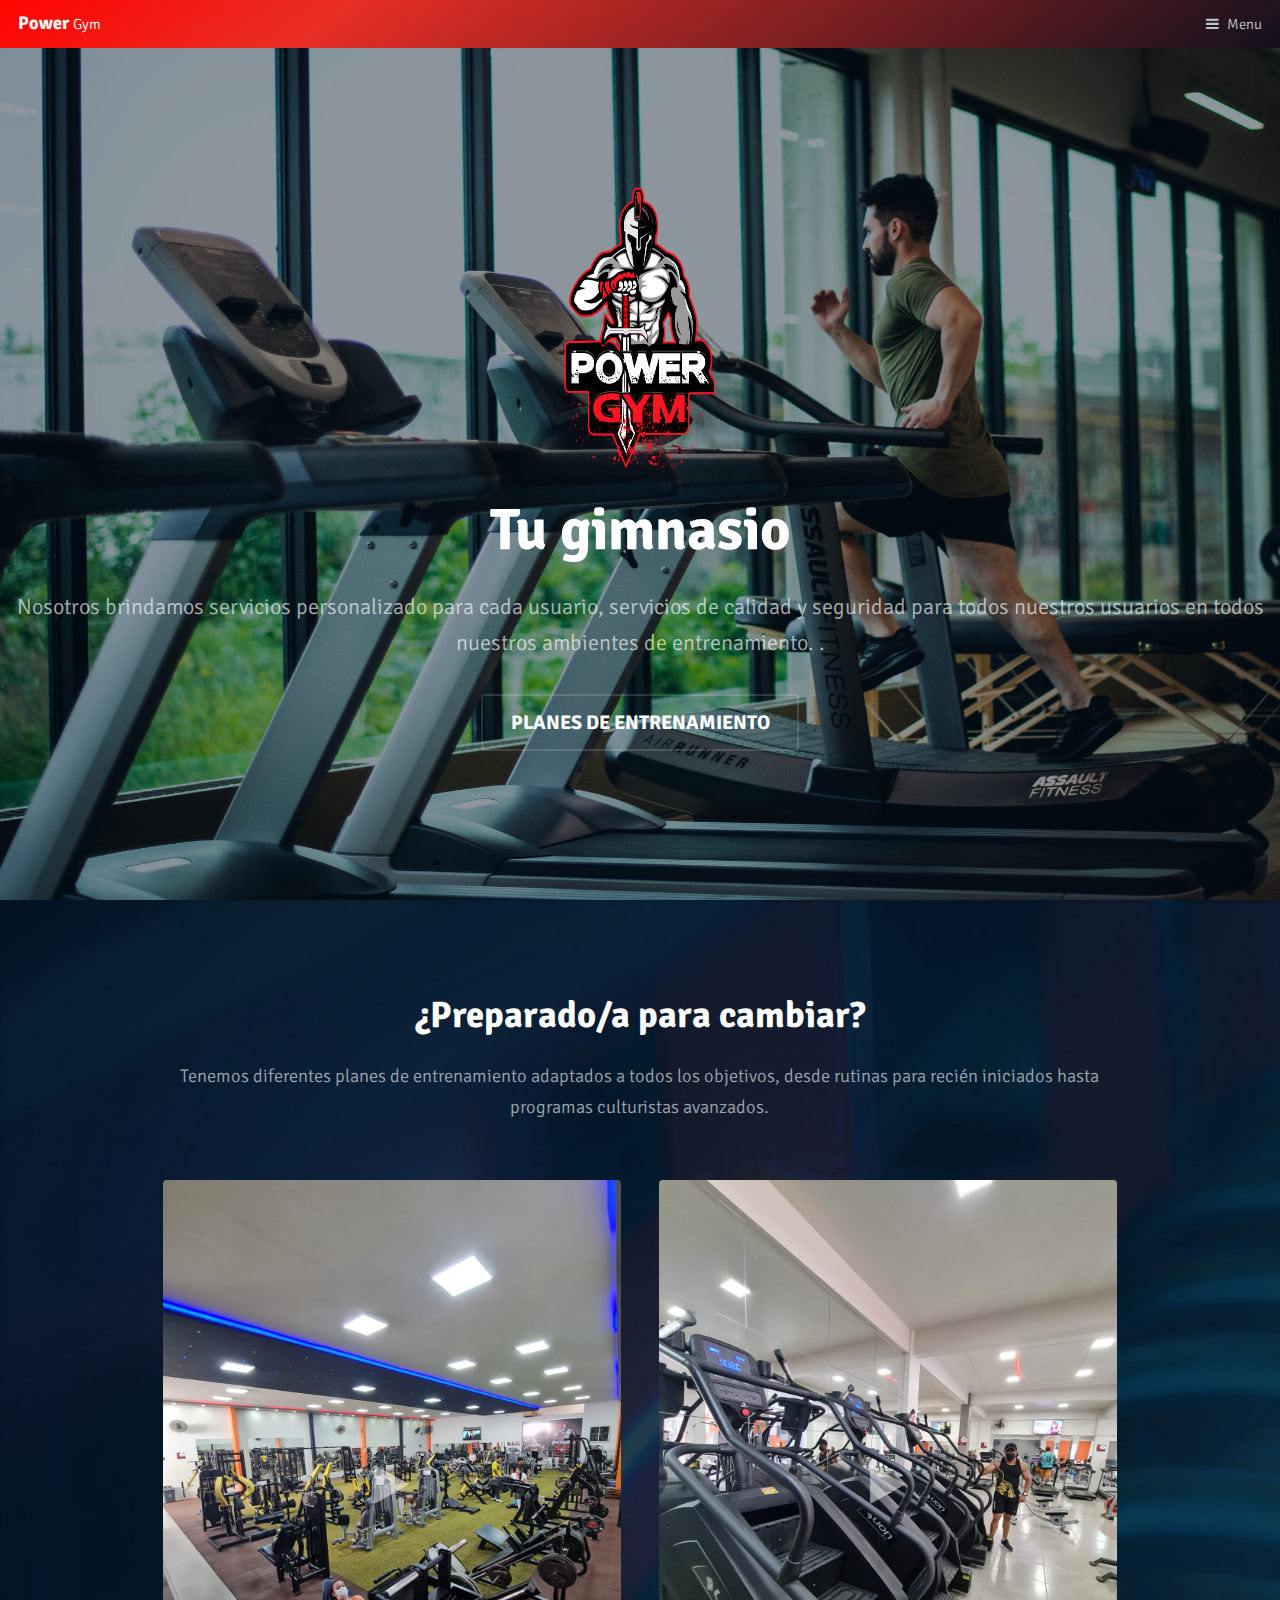
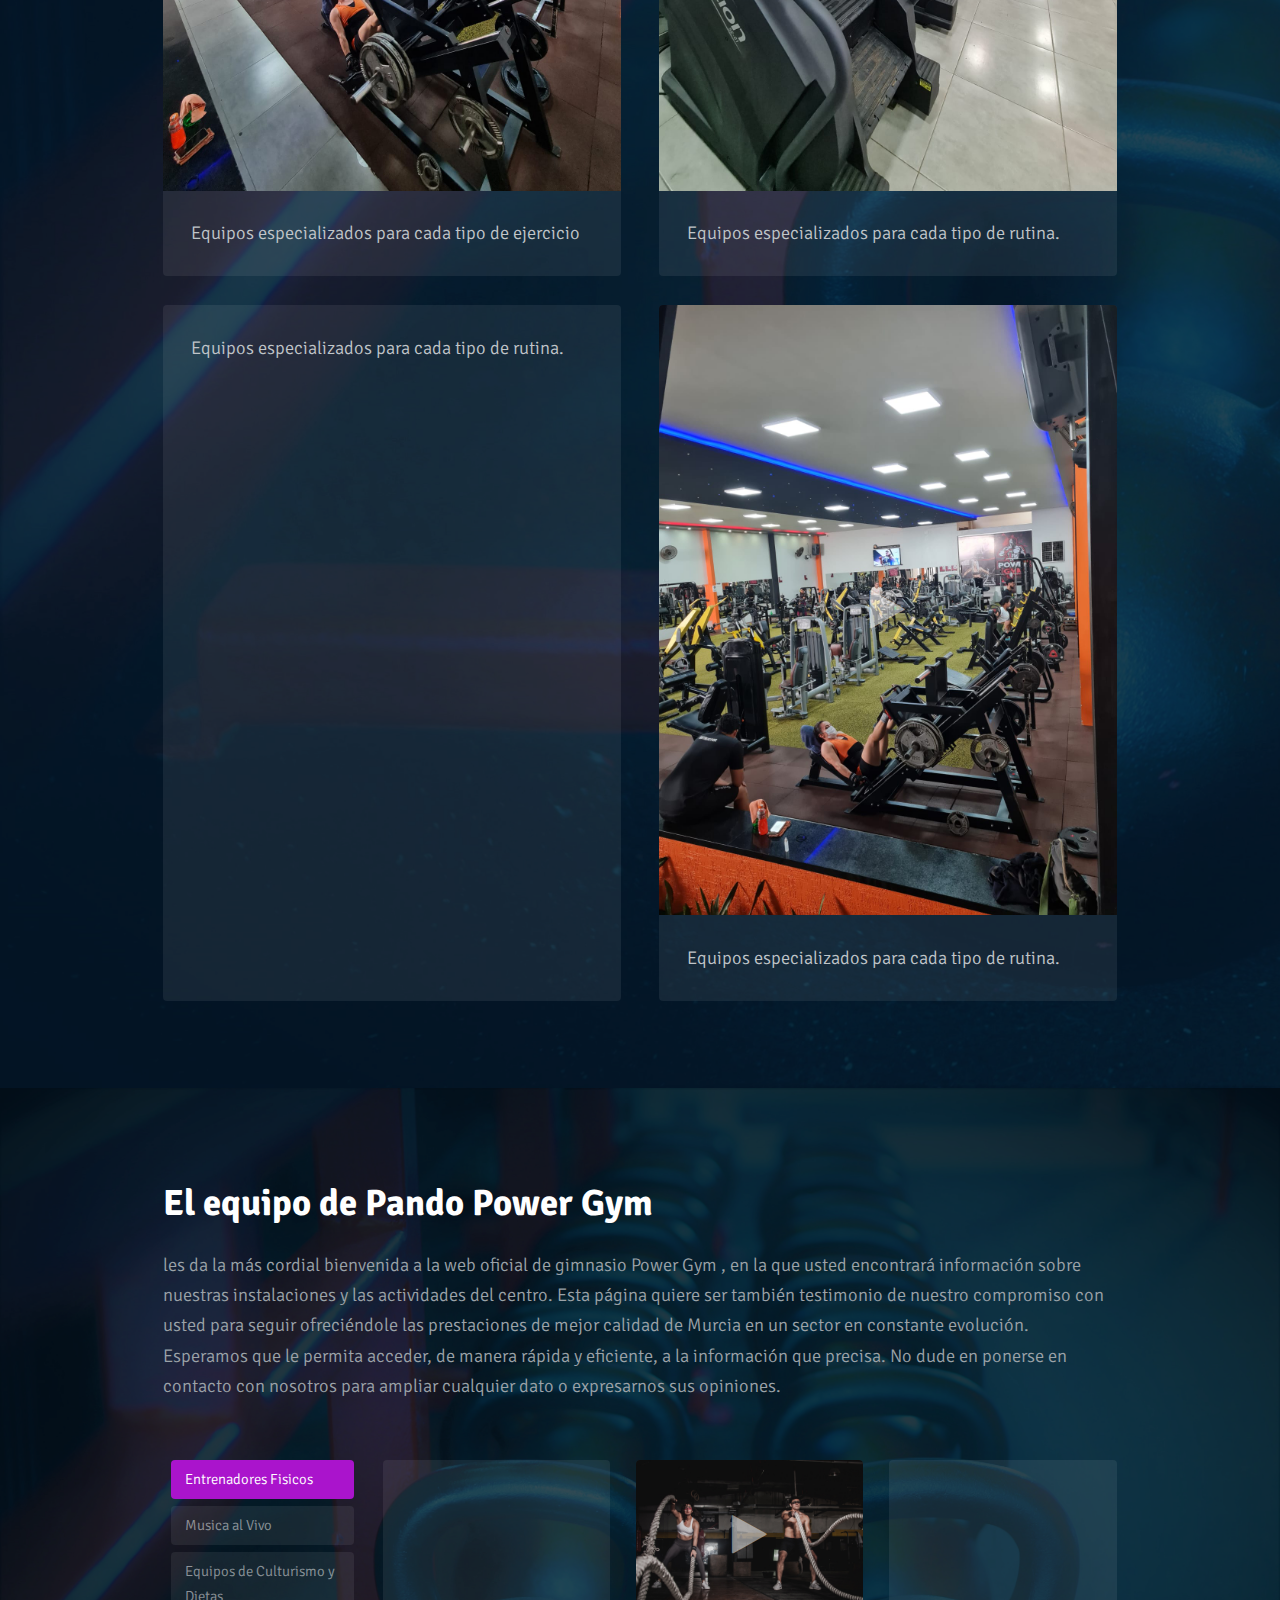
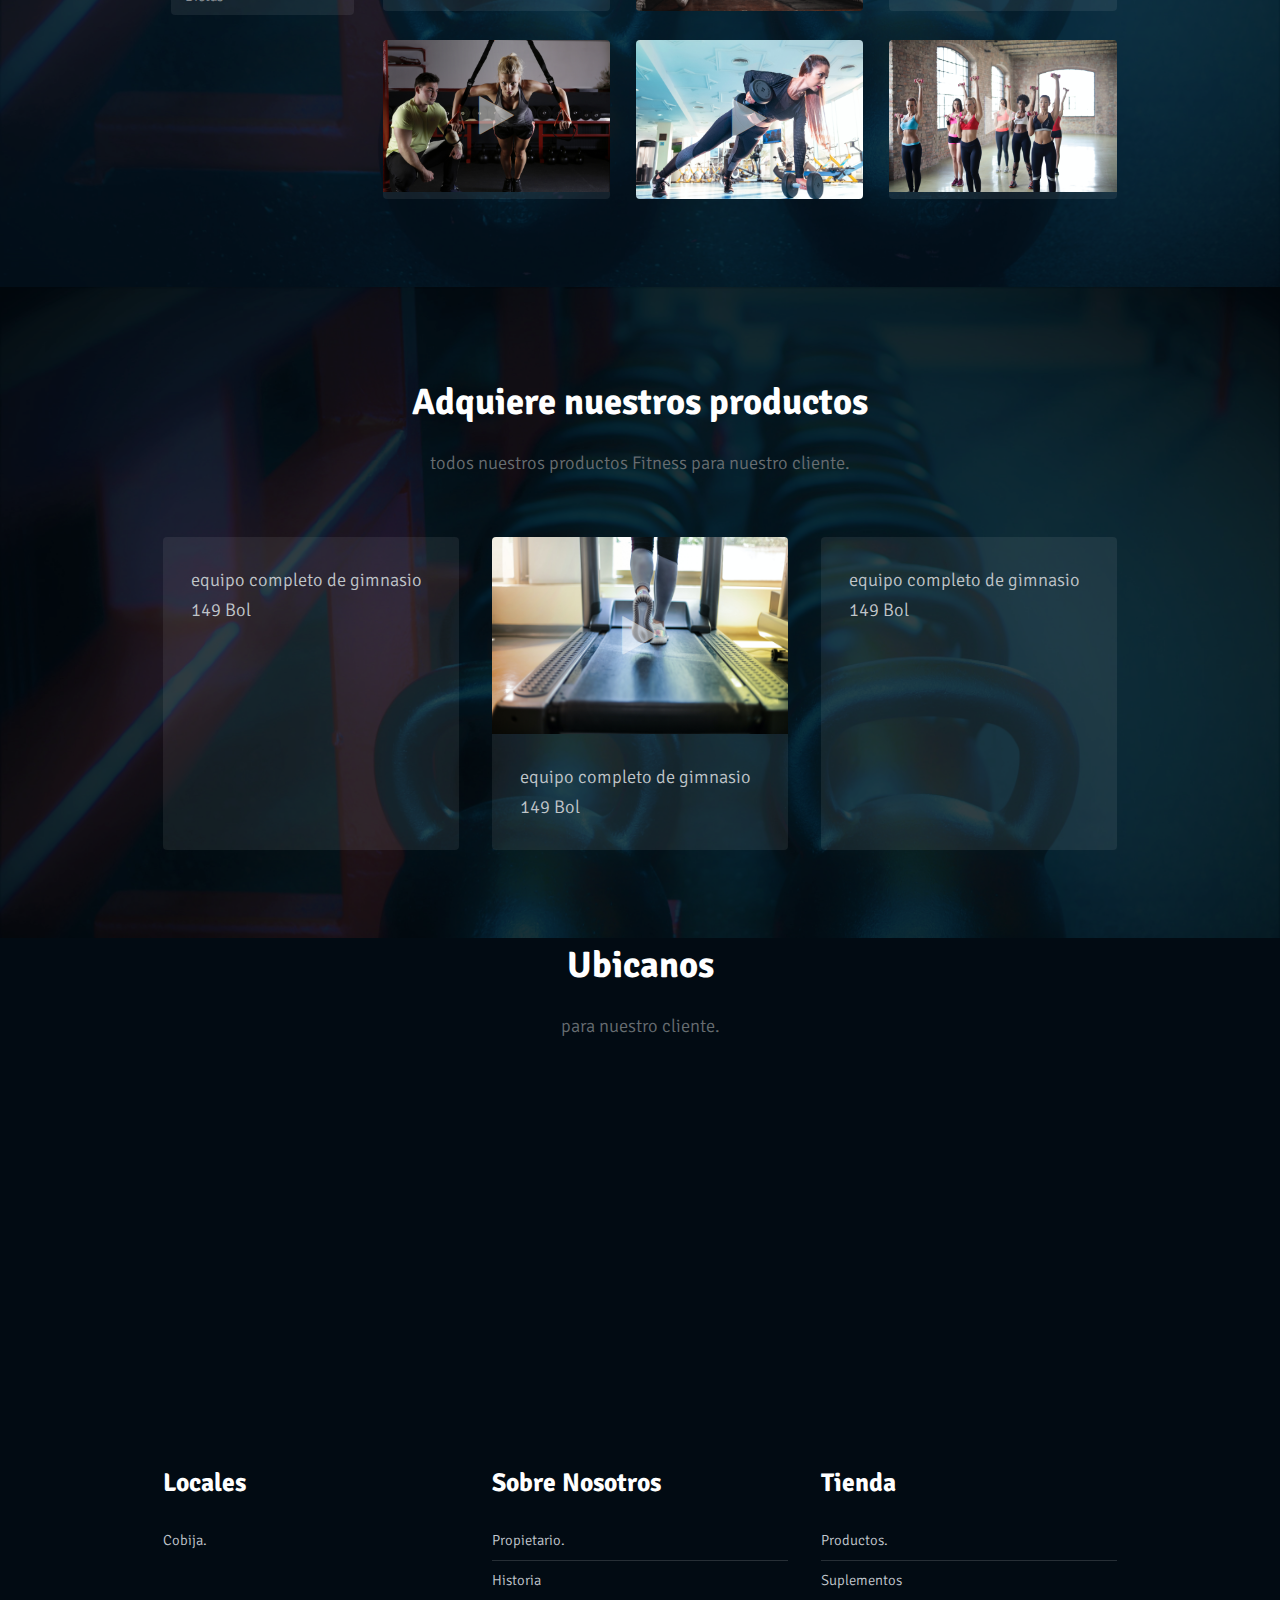
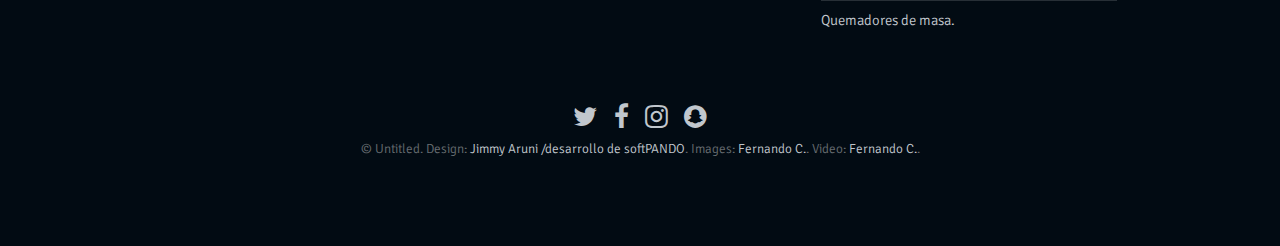
==== commit 81646e2d: "Update index.html" ====
--- a/index.html
+++ b/index.html
@@ -6,415 +6,462 @@
 	septiembre 11/ trabajo para gimnacio
 -->
 <html>
-	<head>
-		<title>Power Gym Pando</title>
-		<meta charset="utf-8" />
-		<meta name="viewport" content="width=device-width, initial-scale=1" />
-		<link rel="stylesheet" href="assets/css/main.css" />
-	</head>
-	<body>
-
-		<!-- Header -->
-			<header id="header">
-				<h1><a href="#">Power <span>Gym </span></a></h1>
-				<a href="#menu">Menu</a>
-			</header>
-
-		<!-- Nav -->
-			<nav id="menu">
-				<ul class="links">
-					<!-- <li><a href="index.html">Home</a></li>
+
+<head>
+	<title>Power Gym Pando</title>
+	<meta charset="utf-8" />
+	<meta name="viewport" content="width=device-width, initial-scale=1" />
+	<link rel="stylesheet" href="assets/css/main.css" />
+</head>
+
+<body>
+
+	<!-- Header -->
+	<header id="header">
+		<h1><a href="#">Power <span>Gym </span></a></h1>
+		<a href="#menu">Menu</a>
+	</header>
+
+	<!-- Nav -->
+	<nav id="menu">
+		<ul class="links">
+			<!-- <li><a href="index.html">Home</a></li>
 					<li><a href="generic.html">Productos</a></li>
 					<li><a href="elements.html">Horario</a></li> -->
-					<li><a href="#">Inicio</a></li>
-					<li><a href="#">Productos</a></li>
-					<li><a href="#">Planes de Entrenamiento</a></li>
-					<li><a href="#">Horarios</a></li>
-					<li><a href="#">Entrenadores</a></li>
-					<li><a href="#">Videos</a></li>
-					<li><a href="#">Noticias</a></li>
-
-				</ul>
-			</nav>
-
-			<!-- Banner -->
-			<!--
+			<li><a href="#">Inicio</a></li>
+			<li><a href="#">Productos</a></li>
+			<li><a href="#">Planes de Entrenamiento</a></li>
+			<li><a href="#">Horarios</a></li>
+			<li><a href="#">Entrenadores</a></li>
+			<li><a href="#">Videos</a></li>
+			<li><a href="#">Noticias</a></li>
+
+		</ul>
+	</nav>
+
+	<!-- Banner -->
+	<!--
 				a considerarse pode agrupar videos do fitnes o video da youtube
 			-->
-				<section id="banner" data-video="images/banner">
-					<div class="inner">
-						<header>
-							<h1>Tu gimnasio</h1>
-							<p>Morbi eu purus eget urna interdum dignissim sed consectetur augue<br />
-							vivamus vitae libero in nulla iaculis eleifend non sit amet nulla.</p>
-						</header>
-						<a href="#main" class="button big alt scrolly">PLANES DE ENTRENAMIENTO</a>
-					</div>
-
-				</section>
-
-		<!-- Main -->
-			<div id="main">
-
-			<!-- One -->
-				<section class="wrapper style1">
-					<div class="inner">
-						<header class="align-center">
-							<h2>¿Preparado/a para cambiar?</h2>
-							<p>Tenemos diferentes planes de entrenamiento adaptados a todos los objetivos, desde rutinas para recién iniciados hasta programas culturistas avanzados.</p>
-						</header>
-						<!-- 2 Column Video Section -->
-							<div class="flex flex-2">
-								<div class="video col">
-									<div class="image fit">
-										<img src="images/IMG-20220106-WA0050.jpg" alt="" />
-										<div class="arrow">
-											<div class="icon fa-play"></div>
-										</div>
-									</div>
-									<p class="caption">
-										Entrenamiento Abdominales Alimentos Bíceps Culturismo Dietas
-									</p>
-									<a href="#" class="link"><span>Click Me</span></a>
-								</div>
-								<div class="video col">
-									<div class="image fit">
-										<img src="images/LOGO-POWER-GYM---1.png" alt="" />
-										<div class="arrow">
-											<div class="icon fa-play"></div>
-										</div>
-									</div>
-									<p class="caption">
-										Entrenamiento Abdominales Alimentos Bíceps Culturismo Dietas
-									</p>
-									<a href="#" class="link"><span>Click aqui</span></a>
-								</div>
-							</div>
-					</div>
-				</section>
-
-			<!-- Two -->
-				<section class="wrapper style2">
-					<div class="inner">
-						<header>
-							<h2>El equipo de Pando Power Gym</h2>
-							<p>les da la más cordial bienvenida a la web oficial de gimnasio Pando , en la que usted encontrará información sobre nuestras instalaciones y las actividades del centro.
-
-								Esta página quiere ser también testimonio de nuestro compromiso con usted para seguir ofreciéndole las prestaciones de mejor calidad de Murcia en un sector en constante evolución.
-								
-								Esperamos que le permita acceder, de manera rápida y eficiente, a la información que precisa. No dude en ponerse en contacto con nosotros para ampliar cualquier dato o expresarnos sus opiniones.</p>
-						</header>
-						<!-- Tabbed Video Section -->
-							<div class="flex flex-tabs">
-								<ul class="tab-list">
-									<li><a href="#" data-tab="tab-1" class="active">Abdominales </a></li>
-									<li><a href="#" data-tab="tab-2">Alimentos Bíceps </a></li>
-									<li><a href="#" data-tab="tab-3">Culturismo Dietas</a></li>
-								</ul>
-								<div class="tabs">
-
-									<!-- Tab 1 -->
-										<div class="tab tab-1 flex flex-3 active">
-											<!-- Video Thumbnail -->
-												<div class="video col">
-													<div class="image fit">
-														<img src="images/pic01.jpg" alt="" />
-														<div class="arrow">
-															<div class="icon fa-play"></div>
-														</div>
-													</div>
-													<a href="#" class="link"><span>Click aqui</span></a>
-												</div>
-											<!-- Video Thumbnail -->
-												<div class="video col">
-													<div class="image fit">
-														<img src="images/pic02.jpg" alt="" />
-														<div class="arrow">
-															<div class="icon fa-play"></div>
-														</div>
-													</div>
-													<a href="#" class="link"><span>Click aqui</span></a>
-												</div>
-											<!-- Video Thumbnail -->
-												<div class="video col">
-													<div class="image fit">
-														<img src="images/pic03.jpg" alt="" />
-														<div class="arrow">
-															<div class="icon fa-play"></div>
-														</div>
-													</div>
-													<a href="" class="link"><span>Click Me</span></a>
-												</div>
-											<!-- Video Thumbnail -->
-												<div class="video col">
-													<div class="image fit">
-														<img src="images/pic04.jpg" alt="" />
-														<div class="arrow">
-															<div class="icon fa-play"></div>
-														</div>
-													</div>
-													<a href="" class="link"><span>Click Me</span></a>
-												</div>
-											<!-- Video Thumbnail -->
-												<div class="video col">
-													<div class="image fit">
-														<img src="images/pic05.jpg" alt="" />
-														<div class="arrow">
-															<div class="icon fa-play"></div>
-														</div>
-													</div>
-													<a href="#" class="link"><span>Click Me</span></a>
-												</div>
-											<!-- Video Thumbnail -->
-												<div class="video col">
-													<div class="image fit">
-														<img src="images/pic06.jpg" alt="" />
-														<div class="arrow">
-															<div class="icon fa-play"></div>
-														</div>
-													</div>
-													<a href="" class="link"><span>Click Me</span></a>
-												</div>
-										</div>
-
-									<!-- Tab 2 -->
-										<div class="tab tab-2 flex flex-3">
-											<!-- Video Thumbnail -->
-												<div class="video col">
-													<div class="image fit">
-														<img src="images/pic06.jpg" alt="" />
-														<div class="arrow">
-															<div class="icon fa-play"></div>
-														</div>
-													</div>
-													<a href="#" class="link"><span>Click Me</span></a>
-												</div>
-											<!-- Video Thumbnail -->
-												<div class="video col">
-													<div class="image fit">
-														<img src="images/pic05.jpg" alt="" />
-														<div class="arrow">
-															<div class="icon fa-play"></div>
-														</div>
-													</div>
-													<a href="#" class="link"><span>Click Me</span></a>
-												</div>
-											<!-- Video Thumbnail -->
-												<div class="video col">
-													<div class="image fit">
-														<img src="images/pic04.jpg" alt="" />
-														<div class="arrow">
-															<div class="icon fa-play"></div>
-														</div>
-													</div>
-													<a href="#" class="link"><span>Click Me</span></a>
-												</div>
-											<!-- Video Thumbnail -->
-												<div class="video col">
-													<div class="image fit">
-														<img src="images/pic03.jpg" alt="" />
-														<div class="arrow">
-															<div class="icon fa-play"></div>
-														</div>
-													</div>
-													<a href="#" class="link"><span>Click Me</span></a>
-												</div>
-											<!-- Video Thumbnail -->
-												<div class="video col">
-													<div class="image fit">
-														<img src="images/pic02.jpg" alt="" />
-														<div class="arrow">
-															<div class="icon fa-play"></div>
-														</div>
-													</div>
-													<a href="#" class="link"><span>Click Me</span></a>
-												</div>
-											<!-- Video Thumbnail -->
-												<div class="video col">
-													<div class="image fit">
-														<img src="images/pic01.jpg" alt="" />
-														<div class="arrow">
-															<div class="icon fa-play"></div>
-														</div>
-													</div>
-													<a href="#" class="link"><span>Click Me</span></a>
-												</div>
-										</div>
-
-									<!-- Tab 3 -->
-										<div class="tab tab-3 flex flex-3">
-											<!-- Video Thumbnail -->
-												<div class="video col">
-													<div class="image fit">
-														<img src="images/pic03.jpg" alt="" />
-														<div class="arrow">
-															<div class="icon fa-play"></div>
-														</div>
-													</div>
-													<a href="#" class="link"><span>Click Me</span></a>
-												</div>
-											<!-- Video Thumbnail -->
-												<div class="video col">
-													<div class="image fit">
-														<img src="images/pic02.jpg" alt="" />
-														<div class="arrow">
-															<div class="icon fa-play"></div>
-														</div>
-													</div>
-													<a href="#" class="link"><span>Click Me</span></a>
-												</div>
-											<!-- Video Thumbnail -->
-												<div class="video col">
-													<div class="image fit">
-														<img src="images/pic01.jpg" alt="" />
-														<div class="arrow">
-															<div class="icon fa-play"></div>
-														</div>
-													</div>
-													<a href="#" class="link"><span>Click Me</span></a>
-												</div>
-											<!-- Video Thumbnail -->
-												<div class="video col">
-													<div class="image fit">
-														<img src="images/pic06.jpg" alt="" />
-														<div class="arrow">
-															<div class="icon fa-play"></div>
-														</div>
-													</div>
-													<a href="#" class="link"><span>Click Me</span></a>
-												</div>
-											<!-- Video Thumbnail -->
-												<div class="video col">
-													<div class="image fit">
-														<img src="images/pic05.jpg" alt="" />
-														<div class="arrow">
-															<div class="icon fa-play"></div>
-														</div>
-													</div>
-													<a href="#" class="link"><span>Click Me</span></a>
-												</div>
-											<!-- Video Thumbnail -->
-												<div class="video col">
-													<div class="image fit">
-														<img src="images/pic04.jpg" alt="" />
-														<div class="arrow">
-															<div class="icon fa-play"></div>
-														</div>
-													</div>
-													<a href="#" class="link"><span>Click Me</span></a>
-												</div>
-										</div>
-
-								</div>
-							</div>
-					</div>
-				</section>
-
-			<!-- Three -->
-				<section class="wrapper ">
-					<div class="inner">
-						<header class="align-center">
-							<h2>Adquiere nuestros productos</h2>
-							<p>todos nuestros productos Fitness para nuestro cliente.</p>
-						</header>
-
-						<!-- 3 Column Video Section -->
-							<div class="flex flex-3">
-								<div class="video col">
-									<div class="image fit">
-										<img src="images/pic09.jpg" alt="" />
-										<div class="arrow">
-											<div class="icon fa-play"></div>
-										</div>
-									</div>
-									<p class="caption">
-										equipo completo de gimnasio <br>
-										149 Bol
-									</p>
-									<a href="#" class="link"><span>Click Me</span></a>
-								</div>
-								<div class="video col">
-									<div class="image fit">
-										<img src="images/pic10.jpg" alt="" />
-										<div class="arrow">
-											<div class="icon fa-play"></div>
-										</div>
-									</div>
-									<p class="caption">
-										equipo completo de gimnasio <br>
-										149 Bol
-									</p>
-									<a href="#" class="link"><span>Click Me</span></a>
-								</div>
-								<div class="video col">
-									<div class="image fit">
-										<img src="images/pic11.jpg" alt="" />
-										<div class="arrow">
-											<div class="icon fa-play"></div>
-										</div>
-									</div>
-									<p class="caption">
-										equipo completo de gimnasio <br>
-										149 Bol
-									</p>
-									<a href="#" class="link"><span>Click Me</span></a>
-								</div>
-							</div>
-					</div>
-				</section>
-
+	<section id="banner" data-video="images/banner">
+		<div class="inner">
+			<header>
+				<img src="images/LOGO-POWER-GYM---1.png" alt="" height="300" width="220" />
+				<h1>Tu gimnasio</h1>
+				<p>Nosotros brindamos servicios personalizado para cada usuario, servicios de calidad y seguridad para
+					todos nuestros usuarios en todos nuestros ambientes de entrenamiento.
+
+					.</p>
+			</header>
+			<a href="#main" class="button big alt scrolly">PLANES DE ENTRENAMIENTO</a>
+		</div>
+
+	</section>
+
+	<!-- Main -->
+	<div id="main">
+
+		<!-- One -->
+		<section class="wrapper style1">
+			<div class="inner">
+				<header class="align-center">
+					<!-- logotipo power gym -->
+
+					<h2>¿Preparado/a para cambiar?</h2>
+					<p>Tenemos diferentes planes de entrenamiento adaptados a todos los objetivos, desde rutinas para
+						recién iniciados hasta programas culturistas avanzados.</p>
+				</header>
+				<!-- 2 Column Video Section -->
+				<div class="flex flex-2">
+					<div class="video col">
+						<div class="image fit">
+							<img src="images/IMG-20220106-WA0050.jpg" alt="" />
+							<div class="arrow">
+								<div class="icon fa-play"></div>
+							</div>
+						</div>
+						<p class="caption">
+							Equipos especializados para cada tipo de ejercicio
+						</p>
+						<a href="#" class="link"><span>Click Me</span></a>
+					</div>
+					<div class="video col">
+						<div class="image fit">
+							<img src="images/IMG-20220106-WA0052.jpg" alt="" />
+							<div class="arrow">
+								<div class="icon fa-play"></div>
+							</div>
+						</div>
+						<p class="caption">
+							Equipos especializados para cada tipo de rutina.
+						</p>
+						<a href="#" class="link"><span>Click aqui</span></a>
+					</div>
+					<div class="video col">
+						<div class="image fit">
+							<img src="images/IMG-20220106-WA0061.jpg" alt="" />
+							<div class="arrow">
+								<div class="icon fa-play"></div>
+							</div>
+						</div>
+						<p class="caption">
+							Equipos especializados para cada tipo de rutina.
+						</p>
+						<a href="#" class="link"><span>Click aqui</span></a>
+					</div>
+					<div class="video col">
+						<div class="image fit">
+							<img src="images/IMG-20220106-WA0060.jpg" alt="" />
+							<div class="arrow">
+								<div class="icon fa-play"></div>
+							</div>
+						</div>
+						<p class="caption">
+							Equipos especializados para cada tipo de rutina.
+						</p>
+						<a href="#" class="link"><span>Click aqui</span></a>
+					</div>
+				</div>
 			</div>
-
-		<!-- Footer -->
-			<footer id="footer">
-				<div class="inner">
-					<div class="flex flex-3">
-						<div class="col">
-							<h3>Locales</h3>
-							<ul class="alt">
-								<li><a href="#">Nascetur nunc varius commodo.</a></li>
-								<li><a href="#">Vis id faucibus montes tempor</a></li>
-								<li><a href="#">Massa amet lobortis vel.</a></li>
-								<li><a href="#">Nascetur nunc varius commodo.</a></li>
-							</ul>
-						</div>
-						<div class="col">
-							<h3>Sobre Nosotros</h3>
-							<ul class="alt">
-								<li><a href="#">Nascetur nunc varius commodo.</a></li>
-								<li><a href="#">Vis id faucibus montes tempor</a></li>
-								<li><a href="#">Massa amet lobortis vel.</a></li>
-								<li><a href="#">Nascetur nunc varius commodo.</a></li>
-							</ul>
-						</div>
-						<div class="col">
-							<h3>Tienda</h3>
-							<ul class="alt">
-								<li><a href="#">Nascetur nunc varius commodo.</a></li>
-								<li><a href="#">Vis id faucibus montes tempor</a></li>
-								<li><a href="#">Massa amet lobortis vel.</a></li>
-								<li><a href="#">Nascetur nunc varius commodo.</a></li>
-							</ul>
-						</div>
-					</div>
-				</div>
-				<div class="copyright">
-					<ul class="icons">
-						<li><a href="#" class="icon fa-twitter"><span class="label">Twitter</span></a></li>
-						<li><a href="#" class="icon fa-facebook"><span class="label">Facebook</span></a></li>
-						<li><a href="#" class="icon fa-instagram"><span class="label">Instagram</span></a></li>
-						<li><a href="#" class="icon fa-snapchat"><span class="label">Snapchat</span></a></li>
+		</section>
+
+		<!-- Two -->
+		<section class="wrapper style2">
+			<div class="inner">
+				<header>
+					<h2>El equipo de Pando Power Gym</h2>
+					<p>les da la más cordial bienvenida a la web oficial de gimnasio Power Gym , en la que usted
+						encontrará
+						información sobre nuestras instalaciones y las actividades del centro.
+
+						Esta página quiere ser también testimonio de nuestro compromiso con usted para seguir
+						ofreciéndole las prestaciones de mejor calidad de Murcia en un sector en constante evolución.
+
+						Esperamos que le permita acceder, de manera rápida y eficiente, a la información que precisa. No
+						dude en ponerse en contacto con nosotros para ampliar cualquier dato o expresarnos sus
+						opiniones.</p>
+				</header>
+				<!-- Tabbed Video Section -->
+				<div class="flex flex-tabs">
+					<ul class="tab-list">
+						<li><a href="#" data-tab="tab-1" class="active">Entrenadores Fisicos </a></li>
+						<li><a href="#" data-tab="tab-2">Musica al Vivo </a></li>
+						<li><a href="#" data-tab="tab-3">Equipos de Culturismo y Dietas</a></li>
 					</ul>
-					&copy; Untitled. Design: <a href="https://templated.co">desarrollo de softPANDO</a>. Images: <a href="#">Coverr</a>. Video: <a href="#">Coverr</a>.
-				</div>
-			</footer>
-
-		<!-- Scripts -->
-			<script src="assets/js/jquery.min.js"></script>
-			<script src="assets/js/jquery.scrolly.min.js"></script>
-			<script src="assets/js/skel.min.js"></script>
-			<script src="assets/js/util.js"></script>
-			<script src="assets/js/main.js"></script>
-
-	</body>
-</html>+					<div class="tabs">
+
+						<!-- Tab 1 -->
+						<div class="tab tab-1 flex flex-3 active">
+							<!-- Video Thumbnail -->
+							<div class="video col">
+								<div class="image fit">
+									<img src="images/pic01.jpg" alt="" />
+									<div class="arrow">
+										<div class="icon fa-play"></div>
+									</div>
+								</div>
+								<a href="#" class="link"><span>Click aqui</span></a>
+							</div>
+							<!-- Video Thumbnail -->
+							<div class="video col">
+								<div class="image fit">
+									<img src="images/pic02.jpg" alt="" />
+									<div class="arrow">
+										<div class="icon fa-play"></div>
+									</div>
+								</div>
+								<a href="#" class="link"><span>Click aqui</span></a>
+							</div>
+							<!-- Video Thumbnail -->
+							<div class="video col">
+								<div class="image fit">
+									<img src="images/pic03.jpg" alt="" />
+									<div class="arrow">
+										<div class="icon fa-play"></div>
+									</div>
+								</div>
+								<a href="" class="link"><span>Click Me</span></a>
+							</div>
+							<!-- Video Thumbnail -->
+							<div class="video col">
+								<div class="image fit">
+									<img src="images/pic04.jpg" alt="" />
+									<div class="arrow">
+										<div class="icon fa-play"></div>
+									</div>
+								</div>
+								<a href="" class="link"><span>Click Me</span></a>
+							</div>
+							<!-- Video Thumbnail -->
+							<div class="video col">
+								<div class="image fit">
+									<img src="images/pic05.jpg" alt="" />
+									<div class="arrow">
+										<div class="icon fa-play"></div>
+									</div>
+								</div>
+								<a href="#" class="link"><span>Click Me</span></a>
+							</div>
+							<!-- Video Thumbnail -->
+							<div class="video col">
+								<div class="image fit">
+									<img src="images/pic06.jpg" alt="" />
+									<div class="arrow">
+										<div class="icon fa-play"></div>
+									</div>
+								</div>
+								<a href="" class="link"><span>Click Me</span></a>
+							</div>
+						</div>
+
+						<!-- Tab 2 -->
+						<div class="tab tab-2 flex flex-3">
+							<!-- Video Thumbnail -->
+							<div class="video col">
+								<div class="image fit">
+									<img src="images/pic06.jpg" alt="" />
+									<div class="arrow">
+										<div class="icon fa-play"></div>
+									</div>
+								</div>
+								<a href="#" class="link"><span>Click Me</span></a>
+							</div>
+							<!-- Video Thumbnail -->
+							<div class="video col">
+								<div class="image fit">
+									<img src="images/pic05.jpg" alt="" />
+									<div class="arrow">
+										<div class="icon fa-play"></div>
+									</div>
+								</div>
+								<a href="#" class="link"><span>Click Me</span></a>
+							</div>
+							<!-- Video Thumbnail -->
+							<div class="video col">
+								<div class="image fit">
+									<img src="images/pic04.jpg" alt="" />
+									<div class="arrow">
+										<div class="icon fa-play"></div>
+									</div>
+								</div>
+								<a href="#" class="link"><span>Click Me</span></a>
+							</div>
+							<!-- Video Thumbnail -->
+							<div class="video col">
+								<div class="image fit">
+									<img src="images/pic03.jpg" alt="" />
+									<div class="arrow">
+										<div class="icon fa-play"></div>
+									</div>
+								</div>
+								<a href="#" class="link"><span>Click Me</span></a>
+							</div>
+							<!-- Video Thumbnail -->
+							<div class="video col">
+								<div class="image fit">
+									<img src="images/pic02.jpg" alt="" />
+									<div class="arrow">
+										<div class="icon fa-play"></div>
+									</div>
+								</div>
+								<a href="#" class="link"><span>Click Me</span></a>
+							</div>
+							<!-- Video Thumbnail -->
+							<div class="video col">
+								<div class="image fit">
+									<img src="images/pic01.jpg" alt="" />
+									<div class="arrow">
+										<div class="icon fa-play"></div>
+									</div>
+								</div>
+								<a href="#" class="link"><span>Click Me</span></a>
+							</div>
+						</div>
+
+						<!-- Tab 3 -->
+						<div class="tab tab-3 flex flex-3">
+							<!-- Video Thumbnail -->
+							<div class="video col">
+								<div class="image fit">
+									<img src="images/pic03.jpg" alt="" />
+									<div class="arrow">
+										<div class="icon fa-play"></div>
+									</div>
+								</div>
+								<a href="#" class="link"><span>Click Me</span></a>
+							</div>
+							<!-- Video Thumbnail -->
+							<div class="video col">
+								<div class="image fit">
+									<img src="images/pic02.jpg" alt="" />
+									<div class="arrow">
+										<div class="icon fa-play"></div>
+									</div>
+								</div>
+								<a href="#" class="link"><span>Click Me</span></a>
+							</div>
+							<!-- Video Thumbnail -->
+							<div class="video col">
+								<div class="image fit">
+									<img src="images/pic01.jpg" alt="" />
+									<div class="arrow">
+										<div class="icon fa-play"></div>
+									</div>
+								</div>
+								<a href="#" class="link"><span>Click Me</span></a>
+							</div>
+							<!-- Video Thumbnail -->
+							<div class="video col">
+								<div class="image fit">
+									<img src="images/pic06.jpg" alt="" />
+									<div class="arrow">
+										<div class="icon fa-play"></div>
+									</div>
+								</div>
+								<a href="#" class="link"><span>Click Me</span></a>
+							</div>
+							<!-- Video Thumbnail -->
+							<div class="video col">
+								<div class="image fit">
+									<img src="images/pic05.jpg" alt="" />
+									<div class="arrow">
+										<div class="icon fa-play"></div>
+									</div>
+								</div>
+								<a href="#" class="link"><span>Click Me</span></a>
+							</div>
+							<!-- Video Thumbnail -->
+							<div class="video col">
+								<div class="image fit">
+									<img src="images/pic04.jpg" alt="" />
+									<div class="arrow">
+										<div class="icon fa-play"></div>
+									</div>
+								</div>
+								<a href="#" class="link"><span>Click Me</span></a>
+							</div>
+						</div>
+
+					</div>
+				</div>
+			</div>
+		</section>
+
+		<!-- Three -->
+		<section class="wrapper ">
+			<div class="inner">
+				<header class="align-center">
+					<h2>Adquiere nuestros productos</h2>
+					<p>todos nuestros productos Fitness para nuestro cliente.</p>
+				</header>
+
+				<!-- 3 Column Video Section -->
+				<div class="flex flex-3">
+					<div class="video col">
+						<div class="image fit">
+							<img src="images/pic09.jpg" alt="" />
+							<div class="arrow">
+								<div class="icon fa-play"></div>
+							</div>
+						</div>
+						<p class="caption">
+							equipo completo de gimnasio <br>
+							149 Bol
+						</p>
+						<a href="#" class="link"><span>Click Me</span></a>
+					</div>
+					<div class="video col">
+						<div class="image fit">
+							<img src="images/pic10.jpg" alt="" />
+							<div class="arrow">
+								<div class="icon fa-play"></div>
+							</div>
+						</div>
+						<p class="caption">
+							equipo completo de gimnasio <br>
+							149 Bol
+						</p>
+						<a href="#" class="link"><span>Click Me</span></a>
+					</div>
+					<div class="video col">
+						<div class="image fit">
+							<img src="images/pic11.jpg" alt="" />
+							<div class="arrow">
+								<div class="icon fa-play"></div>
+							</div>
+						</div>
+						<p class="caption">
+							equipo completo de gimnasio <br>
+							149 Bol
+						</p>
+						<a href="#" class="link"><span>Click Me</span></a>
+					</div>
+				</div>
+			</div>
+		</section>
+
+	</div>
+
+	<!-- Section maps -->
+
+	<header class="align-center">
+		<h2>Ubicanos</h2>
+		<p>para nuestro cliente.</p>
+	</header>
+	<div class="align-center">
+		<iframe
+			src="https://www.google.com/maps/embed?pb=!1m18!1m12!1m3!1d979.0371396169711!2d-68.76185603037263!3d-11.027478691793902!2m3!1f0!2f0!3f0!3m2!1i1024!2i768!4f13.1!3m3!1m2!1s0x917eb1800abb66cf%3A0x35cfc0b289a02769!2sPOWER%20GYM!5e0!3m2!1ses!2sbo!4v1646676697642!5m2!1ses!2sbo"
+			width="400" height="300" style="border:0;" allowfullscreen="" loading="lazy"></iframe>
+	</div>
+
+	<!-- Footer -->
+	<footer id="footer">
+		<div class="inner">
+			<div class="flex flex-3">
+				<div class="col">
+					<h3>Locales</h3>
+					<ul class="alt">
+						<li><a href="https://goo.gl/maps/xdsiEV4NhSG4t53L8">Cobija.</a></li>
+						
+				</div>
+				<div class="col">
+					<h3>Sobre Nosotros</h3>
+					<ul class="alt">
+						<li><a href="#">Propietario.</a></li>
+						<li><a href="#">Historia</a></li>
+						
+					</ul>
+				</div>
+				<div class="col">
+					<h3>Tienda</h3>
+					<ul class="alt">
+						<li><a href="#">Productos.</a></li>
+						<li><a href="#">Suplementos</a></li>
+						<li><a href="#">Quemadores de masa.</a></li>
+						
+					</ul>
+				</div>
+			</div>
+		</div>
+		<div class="copyright">
+			<ul class="icons">
+				<li><a href="#" class="icon fa-twitter"><span class="label">Twitter</span></a></li>
+				<li><a href="#" class="icon fa-facebook"><span class="label">Facebook</span></a></li>
+				<li><a href="#" class="icon fa-instagram"><span class="label">Instagram</span></a></li>
+				<li><a href="#" class="icon fa-snapchat"><span class="label">Snapchat</span></a></li>
+			</ul>
+			&copy; Untitled. Design: <a href="https://m.facebook.com/pg/Jimmy-Aruni-101424474679465/posts/">Jimmy Aruni /desarrollo de softPANDO</a>. Images: <a
+				href="#">Fernando C.</a>. Video: <a href="#">Fernando C.</a>.
+		</div>
+	</footer>
+
+	<!-- Scripts -->
+	<script src="assets/js/jquery.min.js"></script>
+	<script src="assets/js/jquery.scrolly.min.js"></script>
+	<script src="assets/js/skel.min.js"></script>
+	<script src="assets/js/util.js"></script>
+	<script src="assets/js/main.js"></script>
+
+</body>
+
+</html>
